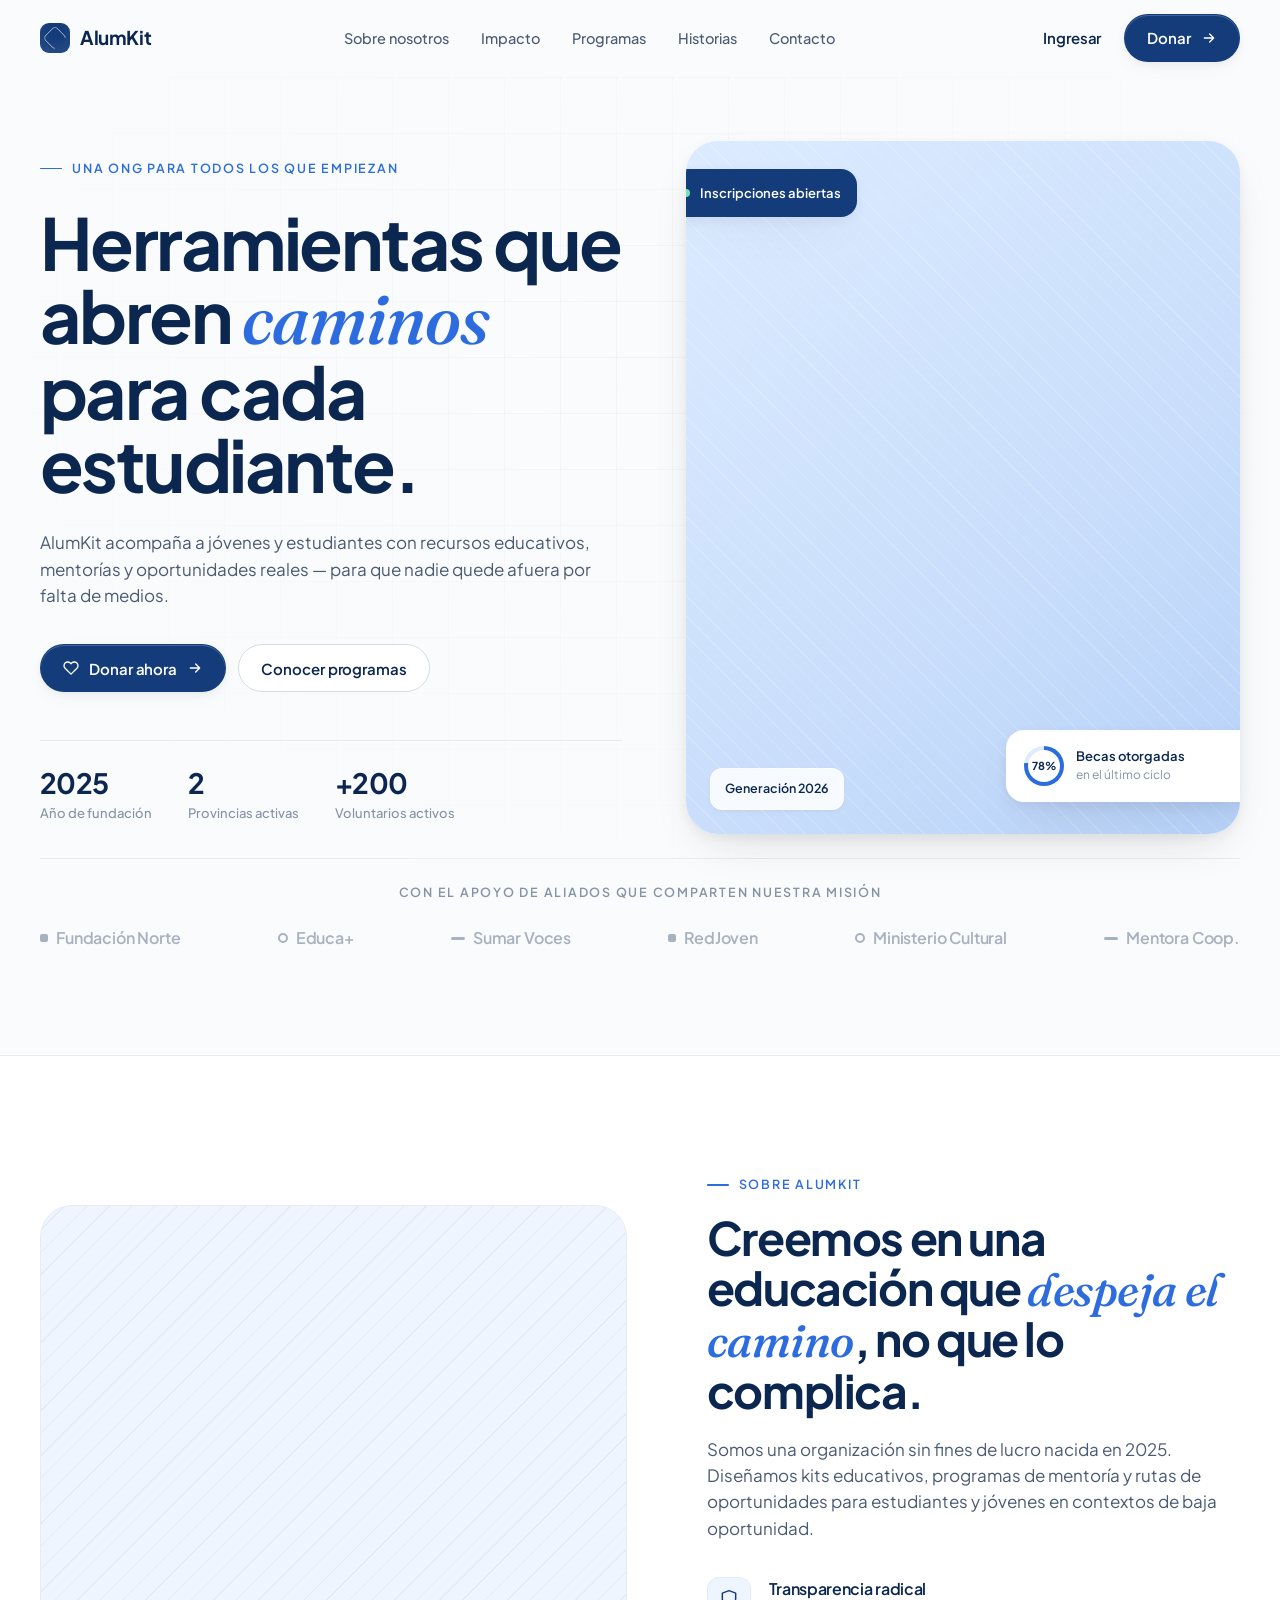
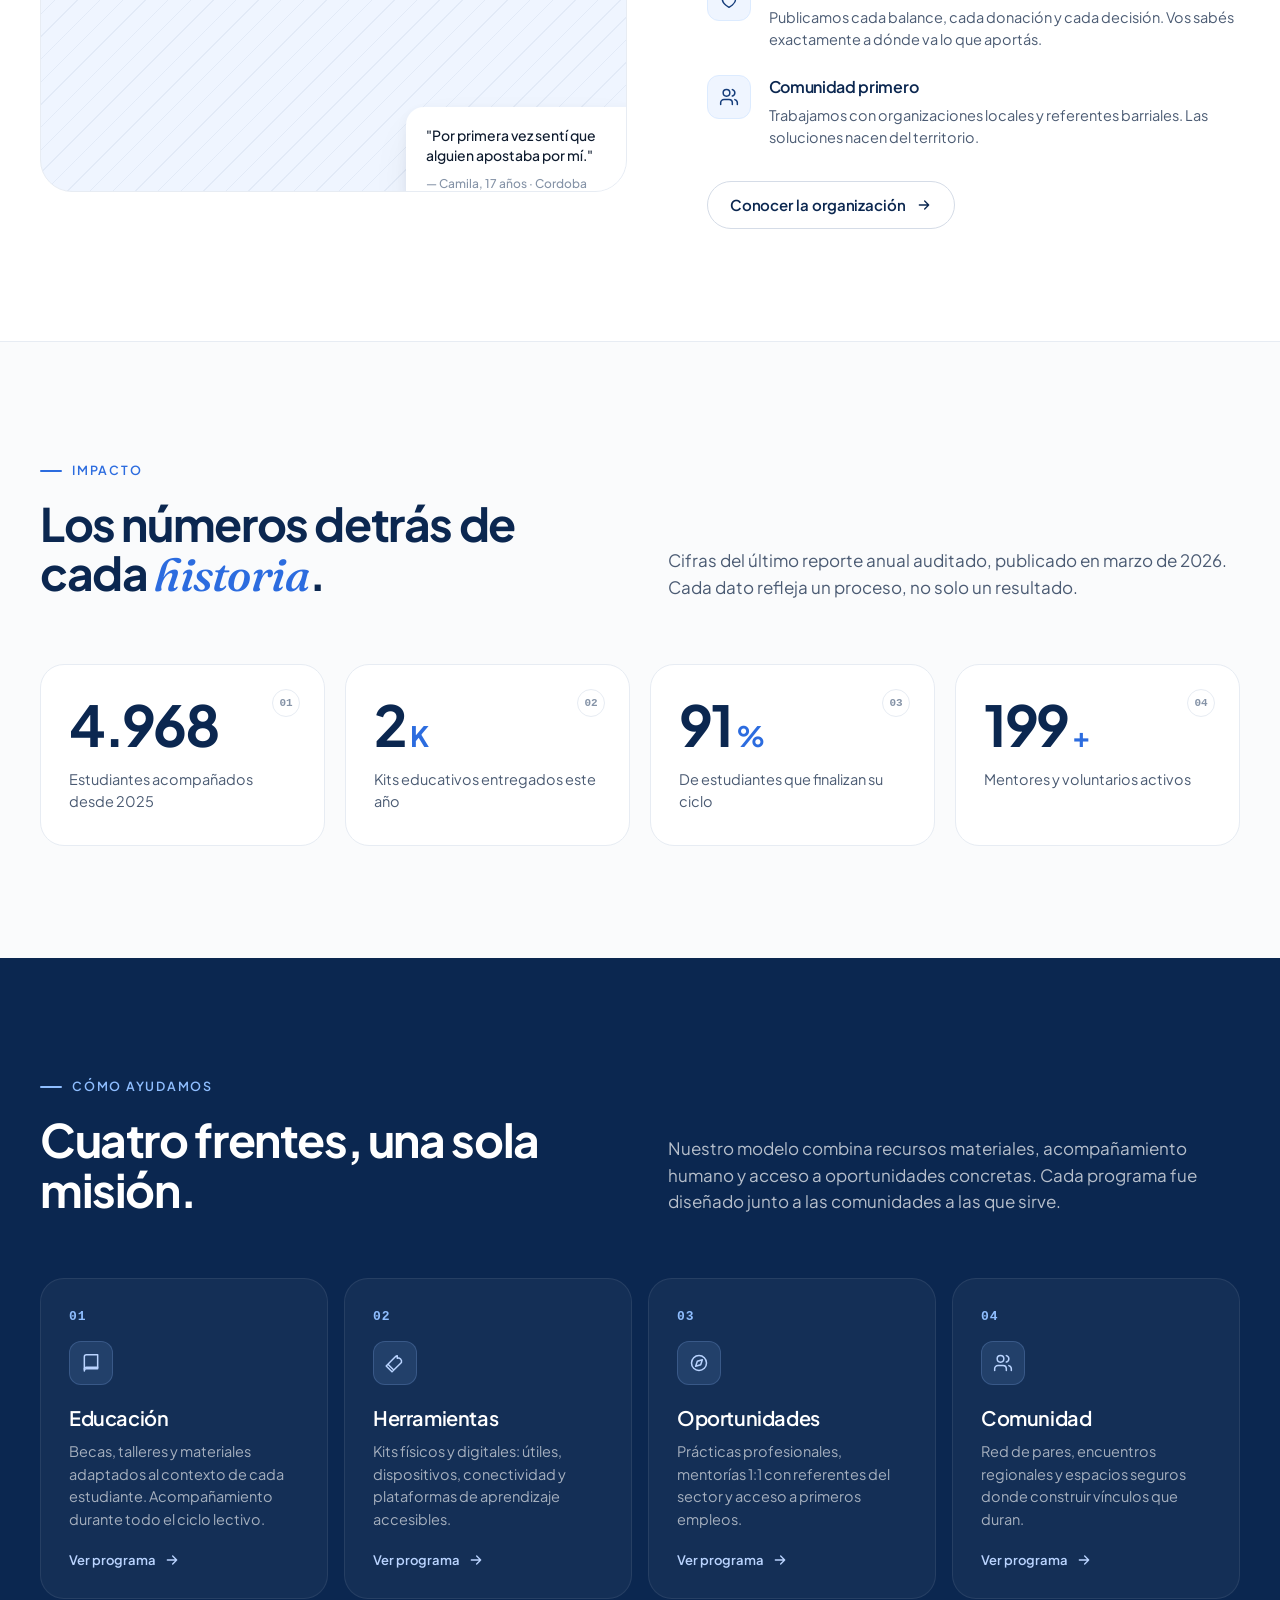
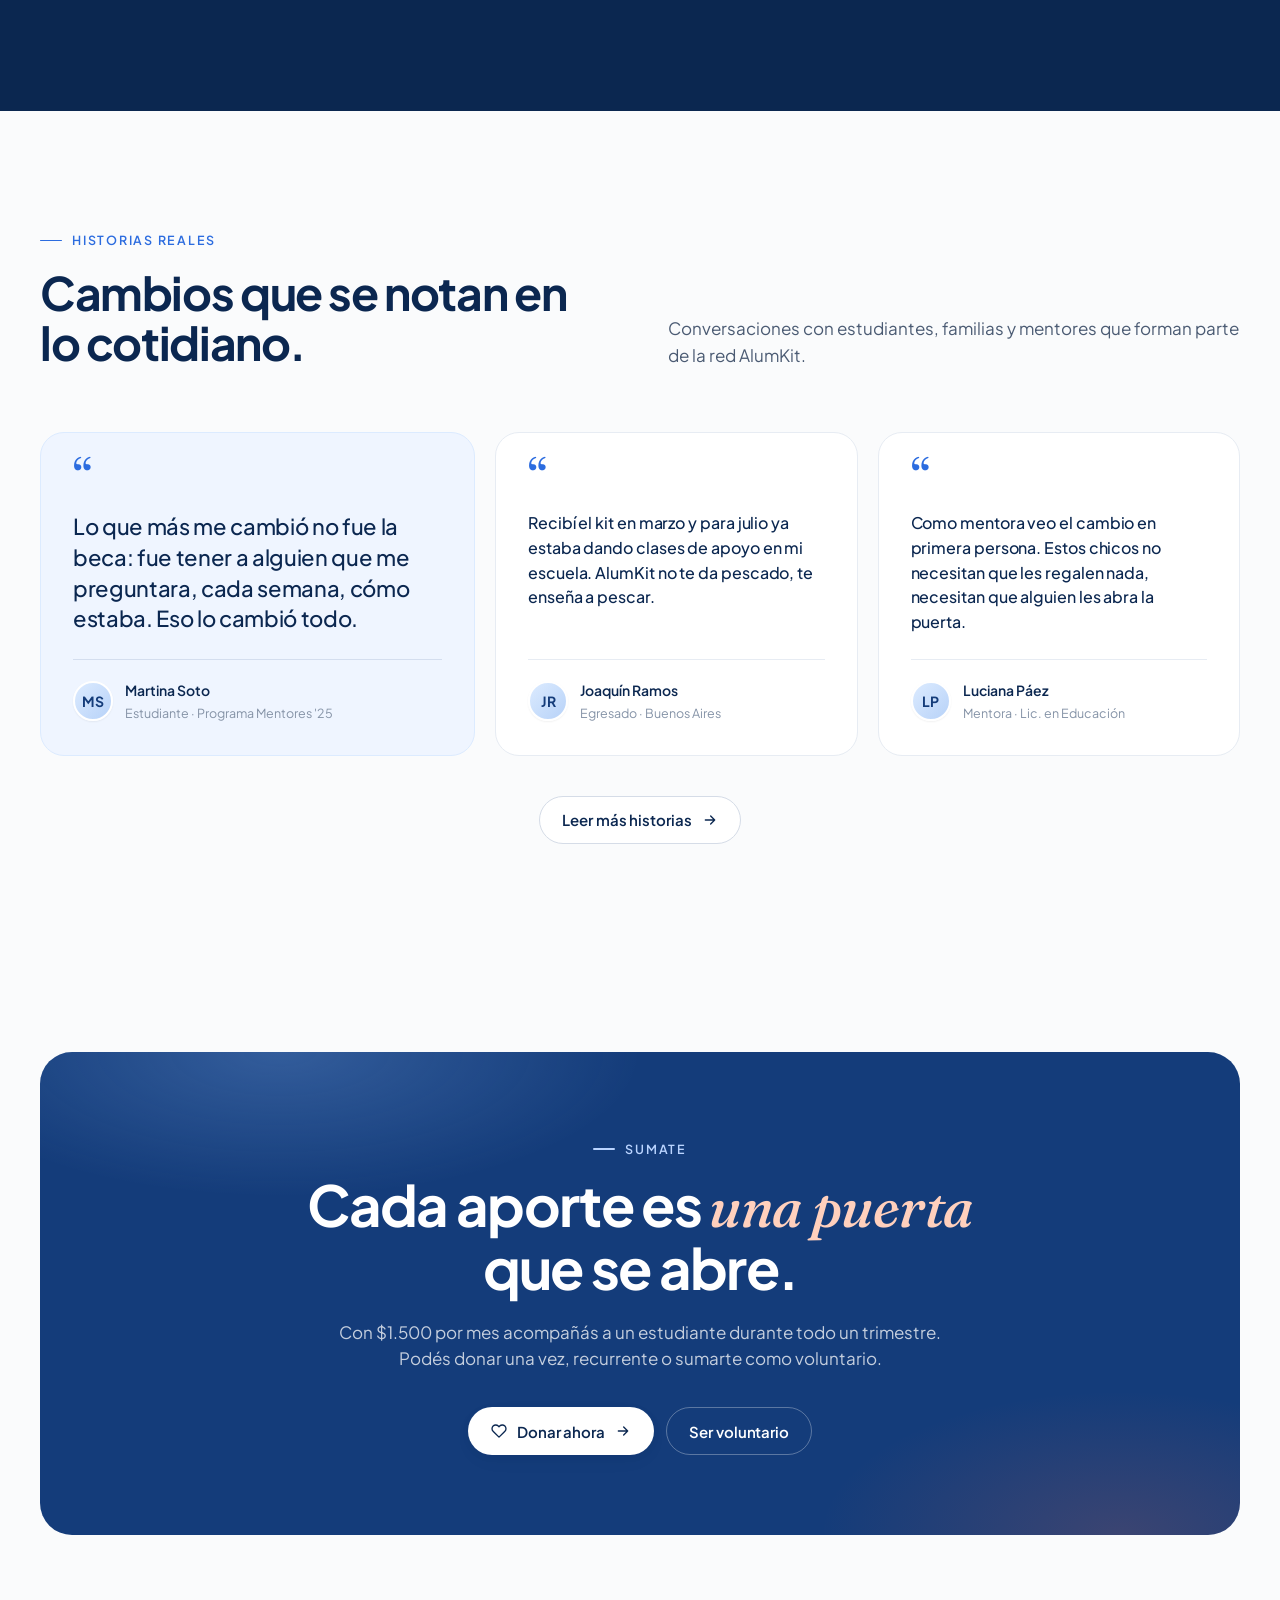
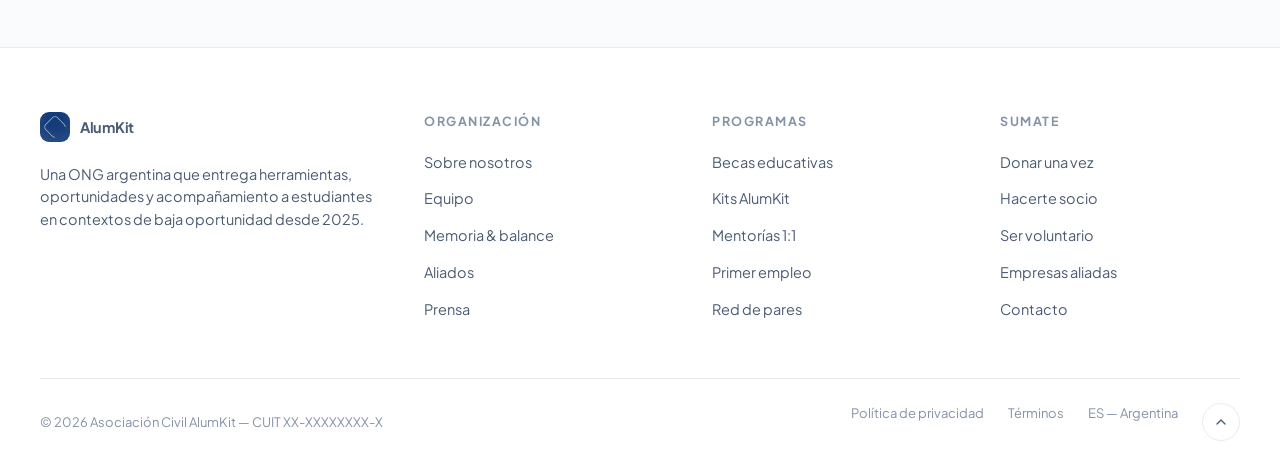
==== index.html @ 477cf945 "first commit" ====
<!doctype html>
<html lang="es">
<head>
<meta charset="utf-8" />
<meta name="viewport" content="width=device-width, initial-scale=1" />
<title>AlumKit — Herramientas que abren caminos</title>
<meta name="description" content="AlumKit es una ONG argentina que entrega herramientas educativas, mentorías y oportunidades reales a estudiantes en contextos de baja oportunidad." />
<link rel="preconnect" href="https://fonts.googleapis.com" />
<link rel="preconnect" href="https://fonts.gstatic.com" crossorigin />
<link rel="stylesheet" href="global.css" />
</head>
<body>

<!-- NAV -->
<nav class="nav" data-screen-label="Navegación">
  <div class="container nav-inner">
    <a href="index.html" class="logo"><span class="logo-mark"></span><span>AlumKit</span></a>
    <div class="nav-links">
      <a class="nav-link" href="sobre-nosotros.html">Sobre nosotros</a>
      <a class="nav-link" href="impacto.html">Impacto</a>
      <a class="nav-link" href="programas.html">Programas</a>
      <a class="nav-link" href="historias.html">Historias</a>
      <a class="nav-link" href="contacto.html">Contacto</a>
    </div>
    <div class="nav-cta">
      <a class="btn btn-ghost" href="contacto.html">Ingresar</a>
      <a class="btn btn-primary" href="contacto.html#donar">Donar
        <svg class="arrow" viewBox="0 0 24 24" fill="none" stroke="currentColor" stroke-width="2" stroke-linecap="round" stroke-linejoin="round"><path d="M5 12h14M13 6l6 6-6 6"/></svg>
      </a>
      <button class="nav-burger" aria-label="Abrir menú">
        <svg viewBox="0 0 24 24" fill="none" stroke="currentColor" stroke-width="2" stroke-linecap="round"><path d="M3 6h18M3 12h18M3 18h18"/></svg>
      </button>
    </div>
  </div>
</nav>

<!-- MOBILE MENU -->
<div class="mobile-menu">
  <div class="mobile-menu-panel">
    <div class="mobile-menu-head">
      <a href="index.html" class="logo"><span class="logo-mark"></span><span>AlumKit</span></a>
      <button class="mobile-menu-close" aria-label="Cerrar menú">
        <svg viewBox="0 0 24 24" width="20" height="20" fill="none" stroke="currentColor" stroke-width="2" stroke-linecap="round"><path d="M18 6 6 18M6 6l12 12"/></svg>
      </button>
    </div>
    <a class="m-link" href="sobre-nosotros.html">Sobre nosotros</a>
    <a class="m-link" href="impacto.html">Impacto</a>
    <a class="m-link" href="programas.html">Programas</a>
    <a class="m-link" href="historias.html">Historias</a>
    <a class="m-link" href="contacto.html">Contacto</a>
    <div class="m-cta">
      <a class="btn btn-primary" href="contacto.html#donar">Donar ahora</a>
      <a class="btn btn-secondary" href="contacto.html">Ser voluntario</a>
    </div>
  </div>
</div>

<!-- HERO -->
<section class="hero" data-screen-label="01 Hero">
  <div class="grid-bg"></div>
  <div class="container">
    <div class="hero-grid">
      <div>
        <div class="reveal in"><span class="eyebrow">Una ONG para todos los que empiezan</span></div>
        <h1 class="reveal in" style="margin-top:28px">Herramientas que abren <span class="accent-serif">caminos</span> para cada estudiante.</h1>
        <p class="hero-sub reveal in" data-delay="1">AlumKit acompaña a jóvenes y estudiantes con recursos educativos, mentorías y oportunidades reales — para que nadie quede afuera por falta de medios.</p>
        <div class="hero-cta reveal in" data-delay="2">
          <a class="btn btn-primary" href="contacto.html#donar">
            <svg viewBox="0 0 24 24" fill="none" stroke="currentColor" stroke-width="2" stroke-linecap="round" stroke-linejoin="round"><path d="M20.84 4.61a5.5 5.5 0 0 0-7.78 0L12 5.67l-1.06-1.06a5.5 5.5 0 0 0-7.78 7.78l1.06 1.06L12 21.23l7.78-7.78 1.06-1.06a5.5 5.5 0 0 0 0-7.78z"/></svg>
            Donar ahora
            <svg class="arrow" viewBox="0 0 24 24" fill="none" stroke="currentColor" stroke-width="2" stroke-linecap="round" stroke-linejoin="round"><path d="M5 12h14M13 6l6 6-6 6"/></svg>
          </a>
          <a class="btn btn-secondary" href="programas.html">Conocer programas</a>
        </div>
        <div class="hero-meta reveal in" data-delay="3">
          <div class="hero-meta-item"><div class="num">2025</div><div class="lbl">Año de fundación</div></div>
          <div class="hero-meta-item"><div class="num">2</div><div class="lbl">Provincias activas</div></div>
          <div class="hero-meta-item"><div class="num">+200</div><div class="lbl">Voluntarios activos</div></div>
        </div>
      </div>
      <div class="reveal in" data-delay="2">
        <div class="hero-photo">
          <div class="ph-stripes"></div>
          <div class="ph-label"><img src="img/principal.png" alt=""></div>
          <div class="ph-badge">Generación 2026</div>
          <div class="hero-floating-top"><span class="pulse"></span>Inscripciones abiertas</div>
          <div class="hero-floating-card">
            <div class="ring"><span>78%</span></div>
            <div><div class="txt-1">Becas otorgadas</div><div class="txt-2">en el último ciclo</div></div>
          </div>
        </div>
      </div>
    </div>

    <div class="logos reveal" data-delay="1">
      <div class="logos-label">Con el apoyo de aliados que comparten nuestra misión</div>
      <div class="logos-row">
        <span class="logo-chip"><span class="dot"></span>Fundación Norte</span>
        <span class="logo-chip"><span class="circ"></span>Educa+</span>
        <span class="logo-chip"><span class="bar"></span>Sumar Voces</span>
        <span class="logo-chip"><span class="dot"></span>RedJoven</span>
        <span class="logo-chip"><span class="circ"></span>Ministerio Cultural</span>
        <span class="logo-chip"><span class="bar"></span>Mentora Coop.</span>
      </div>
    </div>
  </div>
</section>

<!-- ABOUT -->
<section class="section surface" data-screen-label="02 Sobre AlumKit">
  <div class="container">
    <div class="about-grid">
      <div class="reveal">
        <div class="about-image">
          <div class="stripes"></div>
          <div class="ph-label"><img src="img/imgtaller.png" alt=""></div>
          <div class="quote-card">"Por primera vez sentí que alguien apostaba por mí."<div class="who">— Camila, 17 años · Cordoba</div></div>
        </div>
      </div>
      <div>
        <div class="reveal"><span class="eyebrow">Sobre AlumKit</span></div>
        <h2 class="reveal" style="margin-top:18px" data-delay="1">Creemos en una educación que <span class="accent-serif">despeja el camino</span>, no que lo complica.</h2>
        <p class="lede reveal" style="margin-top:20px" data-delay="2">Somos una organización sin fines de lucro nacida en 2025. Diseñamos kits educativos, programas de mentoría y rutas de oportunidades para estudiantes y jóvenes en contextos de baja oportunidad.</p>
        <div class="about-points reveal" data-delay="3">
          <div class="point">
            <div class="point-icon"><svg viewBox="0 0 24 24" fill="none" stroke="currentColor" stroke-width="1.8" stroke-linecap="round" stroke-linejoin="round"><path d="M12 22s8-4 8-10V5l-8-3-8 3v7c0 6 8 10 8 10z"/></svg></div>
            <div><h4>Transparencia radical</h4><p>Publicamos cada balance, cada donación y cada decisión. Vos sabés exactamente a dónde va lo que aportás.</p></div>
          </div>
          <div class="point">
            <div class="point-icon"><svg viewBox="0 0 24 24" fill="none" stroke="currentColor" stroke-width="1.8" stroke-linecap="round" stroke-linejoin="round"><path d="M16 21v-2a4 4 0 0 0-4-4H6a4 4 0 0 0-4 4v2"/><circle cx="9" cy="7" r="4"/><path d="M22 21v-2a4 4 0 0 0-3-3.87M16 3.13a4 4 0 0 1 0 7.75"/></svg></div>
            <div><h4>Comunidad primero</h4><p>Trabajamos con organizaciones locales y referentes barriales. Las soluciones nacen del territorio.</p></div>
          </div>
        </div>
        <div class="reveal" data-delay="4" style="margin-top:32px">
          <a class="btn btn-secondary" href="sobre-nosotros.html">Conocer la organización
            <svg class="arrow" viewBox="0 0 24 24" fill="none" stroke="currentColor" stroke-width="2" stroke-linecap="round" stroke-linejoin="round"><path d="M5 12h14M13 6l6 6-6 6"/></svg>
          </a>
        </div>
      </div>
    </div>
  </div>
</section>

<!-- IMPACTO -->
<section class="section" data-screen-label="03 Impacto">
  <div class="container">
    <div class="section-head">
      <div>
        <div class="reveal"><span class="eyebrow">Impacto</span></div>
        <h2 class="reveal" style="margin-top:18px" data-delay="1">Los números detrás de cada <span class="accent-serif">historia</span>.</h2>
      </div>
      <p class="lede reveal" data-delay="2">Cifras del último reporte anual auditado, publicado en marzo de 2026. Cada dato refleja un proceso, no solo un resultado.</p>
    </div>
    <div class="stats">
      <div class="stat-card reveal"><div class="deco">01</div><div class="stat-num" data-count="5000"></div><div class="stat-label">Estudiantes acompañados desde 2025</div></div>
      <div class="stat-card reveal" data-delay="1"><div class="deco">02</div><div class="stat-num" data-count="2" data-suffix="K"></div><div class="stat-label">Kits educativos entregados este año</div></div>
      <div class="stat-card reveal" data-delay="2"><div class="deco">03</div><div class="stat-num" data-count="92" data-suffix="%"></div><div class="stat-label">De estudiantes que finalizan su ciclo</div></div>
      <div class="stat-card reveal" data-delay="3"><div class="deco">04</div><div class="stat-num" data-count="200" data-suffix="+"></div><div class="stat-label">Mentores y voluntarios activos</div></div>
    </div>
  </div>
</section>

<!-- Como ayudamos -->
<section class="section help" data-screen-label="04 Cómo ayudamos">
  <div class="container">
    <div class="section-head">
      <div>
        <div class="reveal"><span class="eyebrow">Cómo ayudamos</span></div>
        <h2 class="reveal" style="margin-top:18px" data-delay="1">Cuatro frentes, una sola misión.</h2>
      </div>
      <p class="lede reveal" data-delay="2">Nuestro modelo combina recursos materiales, acompañamiento humano y acceso a oportunidades concretas. Cada programa fue diseñado junto a las comunidades a las que sirve.</p>
    </div>
    <div class="help-cards">
      <div class="help-card reveal">
        <div class="num">01</div>
        <div class="ic"><svg viewBox="0 0 24 24" fill="none" stroke="currentColor" stroke-width="1.8" stroke-linecap="round" stroke-linejoin="round"><path d="M4 4.5A2.5 2.5 0 0 1 6.5 2H20v17H6.5A2.5 2.5 0 0 0 4 21.5v-17z"/><path d="M4 19.5A2.5 2.5 0 0 1 6.5 17H20"/></svg></div>
        <h3>Educación</h3>
        <p>Becas, talleres y materiales adaptados al contexto de cada estudiante. Acompañamiento durante todo el ciclo lectivo.</p>
        <a class="more" href="programas.html">Ver programa <svg viewBox="0 0 24 24" fill="none" stroke="currentColor" stroke-width="2" stroke-linecap="round" stroke-linejoin="round"><path d="M5 12h14M13 6l6 6-6 6"/></svg></a>
      </div>
      <div class="help-card reveal" data-delay="1">
        <div class="num">02</div>
        <div class="ic"><svg viewBox="0 0 24 24" fill="none" stroke="currentColor" stroke-width="1.8" stroke-linecap="round" stroke-linejoin="round"><path d="M14.7 6.3a4 4 0 0 1 5 5L8.4 22.6 1.4 15.6 12.7 4.3a4 4 0 0 1 2-1zM3.5 13.5l7 7"/></svg></div>
        <h3>Herramientas</h3>
        <p>Kits físicos y digitales: útiles, dispositivos, conectividad y plataformas de aprendizaje accesibles.</p>
        <a class="more" href="programas.html">Ver programa <svg viewBox="0 0 24 24" fill="none" stroke="currentColor" stroke-width="2" stroke-linecap="round" stroke-linejoin="round"><path d="M5 12h14M13 6l6 6-6 6"/></svg></a>
      </div>
      <div class="help-card reveal" data-delay="2">
        <div class="num">03</div>
        <div class="ic"><svg viewBox="0 0 24 24" fill="none" stroke="currentColor" stroke-width="1.8" stroke-linecap="round" stroke-linejoin="round"><circle cx="12" cy="12" r="9"/><path d="M16 8l-2 6-6 2 2-6 6-2z"/></svg></div>
        <h3>Oportunidades</h3>
        <p>Prácticas profesionales, mentorías 1:1 con referentes del sector y acceso a primeros empleos.</p>
        <a class="more" href="programas.html">Ver programa <svg viewBox="0 0 24 24" fill="none" stroke="currentColor" stroke-width="2" stroke-linecap="round" stroke-linejoin="round"><path d="M5 12h14M13 6l6 6-6 6"/></svg></a>
      </div>
      <div class="help-card reveal" data-delay="3">
        <div class="num">04</div>
        <div class="ic"><svg viewBox="0 0 24 24" fill="none" stroke="currentColor" stroke-width="1.8" stroke-linecap="round" stroke-linejoin="round"><path d="M16 21v-2a4 4 0 0 0-4-4H6a4 4 0 0 0-4 4v2"/><circle cx="9" cy="7" r="4"/><path d="M22 21v-2a4 4 0 0 0-3-3.87M16 3.13a4 4 0 0 1 0 7.75"/></svg></div>
        <h3>Comunidad</h3>
        <p>Red de pares, encuentros regionales y espacios seguros donde construir vínculos que duran.</p>
        <a class="more" href="programas.html">Ver programa <svg viewBox="0 0 24 24" fill="none" stroke="currentColor" stroke-width="2" stroke-linecap="round" stroke-linejoin="round"><path d="M5 12h14M13 6l6 6-6 6"/></svg></a>
      </div>
    </div>
  </div>
</section>

<!-- TESTIMONIOS -->
<section class="section" data-screen-label="05 Historias">
  <div class="container">
    <div class="section-head">
      <div>
        <div class="reveal"><span class="eyebrow">Historias reales</span></div>
        <h2 class="reveal" style="margin-top:18px" data-delay="1">Cambios que se notan en lo cotidiano.</h2>
      </div>
      <p class="lede reveal" data-delay="2">Conversaciones con estudiantes, familias y mentores que forman parte de la red AlumKit.</p>
    </div>
    <div class="t-grid">
      <div class="t-card feat reveal">
        <div class="q">“</div>
        <p class="body">Lo que más me cambió no fue la beca: fue tener a alguien que me preguntara, cada semana, cómo estaba. Eso lo cambió todo.</p>
        <div class="who-row"><div class="avatar">MS</div><div><div class="who-name">Martina Soto</div><div class="who-role">Estudiante · Programa Mentores '25</div></div></div>
      </div>
      <div class="t-card reveal" data-delay="1">
        <div class="q">“</div>
        <p class="body">Recibí el kit en marzo y para julio ya estaba dando clases de apoyo en mi escuela. AlumKit no te da pescado, te enseña a pescar.</p>
        <div class="who-row"><div class="avatar">JR</div><div><div class="who-name">Joaquín Ramos</div><div class="who-role">Egresado · Buenos Aires</div></div></div>
      </div>
      <div class="t-card reveal" data-delay="2">
        <div class="q">“</div>
        <p class="body">Como mentora veo el cambio en primera persona. Estos chicos no necesitan que les regalen nada, necesitan que alguien les abra la puerta.</p>
        <div class="who-row"><div class="avatar">LP</div><div><div class="who-name">Luciana Páez</div><div class="who-role">Mentora · Lic. en Educación</div></div></div>
      </div>
    </div>
    <div class="reveal text-center" data-delay="2" style="margin-top:40px">
      <a class="btn btn-secondary" href="historias.html">Leer más historias
        <svg class="arrow" viewBox="0 0 24 24" fill="none" stroke="currentColor" stroke-width="2" stroke-linecap="round" stroke-linejoin="round"><path d="M5 12h14M13 6l6 6-6 6"/></svg>
      </a>
    </div>
  </div>
</section>

<!-- FINAL CTA -->
<section class="final-cta" id="donar" data-screen-label="06 CTA">
  <div class="container">
    <div class="final-cta-card reveal">
      <span class="eyebrow">Sumate</span>
      <h2>Cada aporte es <span class="accent-serif">una puerta</span> que se abre.</h2>
      <p class="sub">Con $1.500 por mes acompañás a un estudiante durante todo un trimestre. Podés donar una vez, recurrente o sumarte como voluntario.</p>
      <div class="row">
        <a class="btn btn-primary" href="contacto.html#donar">
          <svg viewBox="0 0 24 24" fill="none" stroke="currentColor" stroke-width="2" stroke-linecap="round" stroke-linejoin="round"><path d="M20.84 4.61a5.5 5.5 0 0 0-7.78 0L12 5.67l-1.06-1.06a5.5 5.5 0 0 0-7.78 7.78l1.06 1.06L12 21.23l7.78-7.78 1.06-1.06a5.5 5.5 0 0 0 0-7.78z"/></svg>
          Donar ahora
          <svg class="arrow" viewBox="0 0 24 24" fill="none" stroke="currentColor" stroke-width="2" stroke-linecap="round" stroke-linejoin="round"><path d="M5 12h14M13 6l6 6-6 6"/></svg>
        </a>
        <a class="btn btn-secondary" href="contacto.html">Ser voluntario</a>
      </div>
    </div>
  </div>
</section>

<!-- FOOTER -->
<footer class="foot" data-screen-label="07 Footer">
  <div class="container">
    <div class="foot-grid">
      <div class="foot-col foot-about">
        <a href="index.html" class="logo"><span class="logo-mark"></span><span>AlumKit</span></a>
        <p>Una ONG argentina que entrega herramientas, oportunidades y acompañamiento a estudiantes en contextos de baja oportunidad desde 2025.</p>
      </div>
      <div class="foot-col"><h5>Organización</h5><ul><li><a href="sobre-nosotros.html">Sobre nosotros</a></li><li><a href="sobre-nosotros.html#equipo">Equipo</a></li><li><a href="impacto.html">Memoria & balance</a></li><li><a href="index.html">Aliados</a></li><li><a href="contacto.html">Prensa</a></li></ul></div>
      <div class="foot-col"><h5>Programas</h5><ul><li><a href="programas.html">Becas educativas</a></li><li><a href="programas.html">Kits AlumKit</a></li><li><a href="programas.html">Mentorías 1:1</a></li><li><a href="programas.html">Primer empleo</a></li><li><a href="programas.html">Red de pares</a></li></ul></div>
      <div class="foot-col"><h5>Sumate</h5><ul><li><a href="contacto.html#donar">Donar una vez</a></li><li><a href="contacto.html#donar">Hacerte socio</a></li><li><a href="contacto.html">Ser voluntario</a></li><li><a href="contacto.html">Empresas aliadas</a></li><li><a href="contacto.html">Contacto</a></li></ul></div>
    </div>
    <div class="foot-bottom">
      <div>© 2026 Asociación Civil AlumKit — CUIT XX-XXXXXXXX-X</div>
<div class="legal"><a href="#">Política de privacidad</a><a href="#">Términos</a><a href="#">ES — Argentina</a><button id="foot-totop" class="foot-totop" aria-label="Volver arriba"><svg viewBox="0 0 24 24" fill="none" stroke="currentColor" stroke-width="2" stroke-linecap="round" stroke-linejoin="round"><path d="M18 15l-6-6-6 6"/></svg></button></div>    </div>
  </div>
</footer>

<script src="global.js"></script>
</body>
</html>
---- global.css ----
/* ============================================================
   AlumKit — global.css
   Sitio multipágina · ONG educativa (diseño original)
   ============================================================ */

@import url('https://fonts.googleapis.com/css2?family=Plus+Jakarta+Sans:wght@400;500;600;700;800&family=Fraunces:opsz,wght@9..144,400;9..144,500;9..144,600&family=Inter:wght@400;500;600;700&family=Manrope:wght@400;500;600;700;800&family=DM+Sans:wght@400;500;700&display=swap');

:root {
  --c-bg: #FAFBFC;
  --c-surface: #FFFFFF;
  --c-ink: #0E1B2E;
  --c-ink-soft: #4B5B73;
  --c-ink-mute: #8593A7;
  --c-border: #E7ECF3;
  --c-border-strong: #D5DCE7;
  --c-primary: #143C7A;
  --c-primary-ink: #0B2750;
  --c-secondary: #2C6CDF;
  --c-celeste: #DCEBFF;
  --c-celeste-soft: #EFF5FF;
  --c-accent: #EC6A4C;
  --c-good: #1F8A5B;

  --font-display: 'Plus Jakarta Sans', system-ui, sans-serif;
  --font-body: 'Plus Jakarta Sans', system-ui, sans-serif;
  --font-serif: 'Fraunces', Georgia, serif;

  --r-sm: 10px;
  --r-md: 16px;
  --r-lg: 24px;
  --r-xl: 32px;

  --shadow-1: 0 1px 2px rgba(14,27,46,.04), 0 2px 6px rgba(14,27,46,.03);
  --shadow-2: 0 6px 24px -8px rgba(14,27,46,.08), 0 2px 8px rgba(14,27,46,.04);
  --shadow-3: 0 18px 50px -20px rgba(14,27,46,.18), 0 4px 12px rgba(14,27,46,.05);

  --container: 1200px;
}

*, *::before, *::after { box-sizing: border-box; }
html, body { margin: 0; padding: 0; }
html { scroll-behavior: smooth; }
body {
  font-family: var(--font-body);
  color: var(--c-ink);
  background: var(--c-bg);
  -webkit-font-smoothing: antialiased;
  text-rendering: optimizeLegibility;
  line-height: 1.55;
  font-size: 16px;
}
a { color: inherit; text-decoration: none; }
button { font-family: inherit; cursor: pointer; border: 0; background: none; }
img { max-width: 100%; display: block; }

.container {
  width: min(100% - 48px, var(--container));
  margin-inline: auto;
}

/* —— Type ramp —— */
.eyebrow {
  font-size: 12.5px;
  font-weight: 600;
  letter-spacing: .14em;
  text-transform: uppercase;
  color: var(--c-secondary);
  display: inline-flex;
  align-items: center;
  gap: 10px;
}
.eyebrow::before {
  content: '';
  width: 22px; height: 1.5px;
  background: currentColor;
  border-radius: 2px;
}
h1, h2, h3, h4 { margin: 0; font-family: var(--font-display); letter-spacing: -0.02em; color: var(--c-primary-ink); }
h1 { font-size: clamp(40px, 5.6vw, 76px); line-height: 1.02; font-weight: 700; letter-spacing: -0.035em; }
h2 { font-size: clamp(30px, 3.6vw, 50px); line-height: 1.08; font-weight: 700; letter-spacing: -0.03em; }
h3 { font-size: clamp(20px, 1.6vw, 24px); line-height: 1.25; font-weight: 600; }
p  { margin: 0; color: var(--c-ink-soft); }
.lede { font-size: clamp(17px, 1.3vw, 19px); line-height: 1.55; color: var(--c-ink-soft); max-width: 56ch; }

.accent-serif {
  font-family: var(--font-serif);
  font-style: italic;
  font-weight: 500;
  color: var(--c-secondary);
  letter-spacing: -0.01em;
}

/* —— Buttons —— */
.btn {
  display: inline-flex;
  align-items: center;
  gap: 10px;
  height: 48px;
  padding: 0 22px;
  border-radius: 999px;
  font-weight: 600;
  font-size: 15px;
  letter-spacing: -0.005em;
  transition: transform .18s ease, background .18s ease, color .18s ease, box-shadow .18s ease, border-color .18s ease;
  border: 1.5px solid transparent;
  white-space: nowrap;
}
.btn svg { width: 16px; height: 16px; }
.btn-primary {
  background: var(--c-primary);
  color: white;
  box-shadow: 0 1px 0 rgba(255,255,255,.2) inset, var(--shadow-2);
}
.btn-primary:hover { background: var(--c-primary-ink); transform: translateY(-1px); box-shadow: var(--shadow-3); }
.btn-secondary {
  background: var(--c-surface);
  color: var(--c-primary-ink);
  border-color: var(--c-border-strong);
}
.btn-secondary:hover { border-color: var(--c-primary); color: var(--c-primary); }
.btn-ghost {
  background: transparent;
  color: var(--c-primary-ink);
  height: 40px;
  padding: 0 14px;
}
.btn-ghost:hover { color: var(--c-primary); }
.btn .arrow { transition: transform .2s ease; }
.btn:hover .arrow { transform: translateX(3px); }

/* —— Reveal on scroll —— */
.reveal { opacity: 0; transform: translateY(14px); transition: opacity .8s cubic-bezier(.2,.65,.2,1), transform .8s cubic-bezier(.2,.65,.2,1); }
.reveal.in { opacity: 1; transform: none; }
.reveal[data-delay="1"] { transition-delay: .08s; }
.reveal[data-delay="2"] { transition-delay: .16s; }
.reveal[data-delay="3"] { transition-delay: .24s; }
.reveal[data-delay="4"] { transition-delay: .32s; }

/* —— Nav —— */
.nav {
  position: sticky; top: 0; z-index: 50;
  backdrop-filter: saturate(140%) blur(10px);
  background: rgba(250, 251, 252, 0.72);
  border-bottom: 1px solid transparent;
  transition: border-color .2s ease, background .2s ease;
}
.nav.scrolled {
  border-bottom-color: var(--c-border);
  background: rgba(250, 251, 252, 0.92);
}
.nav-inner {
  display: flex; align-items: center; justify-content: space-between;
  height: 76px;
}
.logo {
  display: inline-flex; align-items: center; gap: 10px;
  font-family: var(--font-display);
  font-weight: 700;
  font-size: 19px;
  letter-spacing: -0.02em;
  color: var(--c-primary-ink);
}
.logo-mark {
  width: 30px; height: 30px;
  border-radius: 9px;
  background: var(--c-primary);
  position: relative;
  display: grid; place-items: center;
  color: white;
  box-shadow: inset 0 -8px 12px rgba(255,255,255,.08);
  flex-shrink: 0;
}
.logo-mark::after {
  content: '';
  position: absolute;
  inset: 6px;
  border-radius: 5px;
  border: 1.5px solid rgba(255,255,255,.55);
  border-right-color: transparent;
  transform: rotate(45deg);
}
.nav-links { display: flex; gap: 4px; align-items: center; }
.nav-link {
  padding: 8px 14px;
  font-size: 14.5px;
  font-weight: 500;
  color: var(--c-ink-soft);
  border-radius: 999px;
  transition: color .18s ease, background .18s ease;
}
.nav-link:hover { color: var(--c-primary-ink); background: rgba(20,60,122,.05); }
.nav-link[aria-current="page"] { color: var(--c-primary-ink); background: rgba(20,60,122,.07); font-weight: 600; }
.nav-cta { display: flex; gap: 8px; align-items: center; }
.nav-burger {
  display: none;
  width: 44px; height: 44px;
  border-radius: 12px;
  border: 1px solid var(--c-border);
  background: var(--c-surface);
  color: var(--c-primary-ink);
  place-items: center;
}
.nav-burger svg { width: 22px; height: 22px; }

/* mobile menu */
.mobile-menu {
  display: none;
  position: fixed;
  inset: 0 0 0 0;
  top: 0;
  z-index: 60;
  background: rgba(11,39,80,.4);
  backdrop-filter: blur(4px);
  opacity: 0;
  pointer-events: none;
  transition: opacity .25s ease;
}
.mobile-menu.open { opacity: 1; pointer-events: auto; }
.mobile-menu-panel {
  position: absolute;
  top: 0; right: 0;
  width: min(86vw, 360px);
  height: 100%;
  background: var(--c-surface);
  padding: 24px;
  display: flex; flex-direction: column; gap: 6px;
  transform: translateX(100%);
  transition: transform .3s cubic-bezier(.2,.7,.2,1);
  box-shadow: var(--shadow-3);
}
.mobile-menu.open .mobile-menu-panel { transform: none; }
.mobile-menu-head { display: flex; justify-content: space-between; align-items: center; margin-bottom: 18px; }
.mobile-menu-close {
  width: 40px; height: 40px; border-radius: 10px;
  border: 1px solid var(--c-border);
  display: grid; place-items: center; color: var(--c-primary-ink);
}
.mobile-menu a.m-link {
  padding: 14px 12px;
  font-size: 17px;
  font-weight: 600;
  color: var(--c-primary-ink);
  border-radius: 12px;
  border-bottom: 1px solid var(--c-border);
}
.mobile-menu a.m-link:hover { background: var(--c-celeste-soft); }
.mobile-menu .m-cta { margin-top: 18px; display: grid; gap: 10px; }
.mobile-menu .btn { justify-content: center; width: 100%; }

@media (max-width: 880px) {
  .nav-links { display: none; }
  .nav-cta .btn-ghost { display: none; }
  .nav-burger { display: grid; }
  .nav-inner { height: 64px; }
  .mobile-menu { display: block; }
}

/* —— Hero (home) —— */
.hero {
  padding: 64px 0 96px;
  position: relative;
  overflow: hidden;
}
.hero-grid {
  display: grid;
  grid-template-columns: 1.05fr 1fr;
  gap: 64px;
  align-items: center;
}
@media (max-width: 980px) {
  .hero-grid { grid-template-columns: 1fr; gap: 48px; }
  .hero { padding: 40px 0 64px; }
}
.hero-sub {
  margin-top: 28px;
  font-size: clamp(17px, 1.25vw, 19px);
  color: var(--c-ink-soft);
  max-width: 52ch;
  line-height: 1.55;
}
.hero-cta {
  margin-top: 36px;
  display: flex; gap: 12px; flex-wrap: wrap;
}
.hero-meta {
  margin-top: 48px;
  display: flex; gap: 36px; flex-wrap: wrap;
  padding-top: 28px;
  border-top: 1px solid var(--c-border);
}
.hero-meta-item .num {
  font-family: var(--font-display);
  font-size: 28px;
  font-weight: 700;
  color: var(--c-primary-ink);
  letter-spacing: -0.02em;
  line-height: 1;
}
.hero-meta-item .lbl {
  margin-top: 6px;
  font-size: 13px;
  color: var(--c-ink-mute);
  font-weight: 500;
}

.hero-photo {
  position: relative;
  aspect-ratio: 4 / 5;
  border-radius: var(--r-xl);
  overflow: hidden;
  background: linear-gradient(140deg, var(--c-celeste) 0%, #C9DEFB 60%, #B7D2F8 100%);
  box-shadow: var(--shadow-3);
}
.ph-stripes {
  position: absolute;
  inset: 0;
  background-image: repeating-linear-gradient(45deg, rgba(255,255,255,.18) 0 1px, transparent 1px 14px);
}
.ph-label {
  position: absolute;
  inset: 0;
  display: grid; place-items: center;
  font-family: ui-monospace, monospace;
  color: rgba(20,60,122,.55);
  font-size: 13px;
  letter-spacing: .04em;
  text-align: center;
  padding: 24px;
}
.ph-badge {
  position: absolute;
  left: 24px; bottom: 24px;
  background: rgba(255,255,255,.85);
  backdrop-filter: blur(6px);
  color: var(--c-primary-ink);
  border-radius: 12px;
  padding: 10px 14px;
  font-size: 12.5px;
  font-weight: 600;
  border: 1px solid rgba(255,255,255,.6);
  box-shadow: var(--shadow-1);
}
.hero-floating-card {
  position: absolute;
  right: -16px;
  bottom: 32px;
  background: var(--c-surface);
  padding: 16px 18px;
  border-radius: 18px;
  box-shadow: var(--shadow-3);
  display: flex; align-items: center; gap: 12px;
  min-width: 250px;
}
.hero-floating-card .ring {
  width: 40px; height: 40px;
  border-radius: 50%;
  background: conic-gradient(var(--c-secondary) 280deg, var(--c-celeste) 0);
  display: grid; place-items: center;
  position: relative;
}
.hero-floating-card .ring::after {
  content: '';
  width: 32px; height: 32px; border-radius: 50%; background: var(--c-surface);
}
.hero-floating-card .ring span {
  position: absolute;
  font-size: 11px; font-weight: 700; color: var(--c-primary-ink);
}
.hero-floating-card .txt-1 { font-size: 13px; font-weight: 600; color: var(--c-primary-ink); }
.hero-floating-card .txt-2 { font-size: 12px; color: var(--c-ink-mute); }

.hero-floating-top {
  position: absolute;
  left: -20px; top: 28px;
  background: var(--c-primary);
  color: white;
  padding: 14px 16px;
  border-radius: 16px;
  box-shadow: var(--shadow-3);
  display: flex; gap: 10px; align-items: center;
  font-size: 13px; font-weight: 600;
}
.hero-floating-top .pulse {
  width: 8px; height: 8px; border-radius: 50%;
  background: #6EE7B7;
  box-shadow: 0 0 0 0 rgba(110,231,183,.7);
  animation: pulse 2s infinite;
}
@keyframes pulse {
  0% { box-shadow: 0 0 0 0 rgba(110,231,183,.7); }
  70% { box-shadow: 0 0 0 10px rgba(110,231,183,0); }
  100% { box-shadow: 0 0 0 0 rgba(110,231,183,0); }
}

/* —— Interior page hero —— */
.page-hero {
  position: relative;
  overflow: hidden;
  padding: 72px 0 64px;
  background: var(--c-surface);
  border-bottom: 1px solid var(--c-border);
}
.page-hero .grid-bg { z-index: 0; }
.page-hero > .container { position: relative; z-index: 1; }
.breadcrumb {
  display: flex; gap: 8px; align-items: center;
  font-size: 13px; color: var(--c-ink-mute); font-weight: 500;
  margin-bottom: 22px;
}
.breadcrumb a:hover { color: var(--c-primary); }
.breadcrumb .sep { opacity: .5; }
.page-hero h1 { font-size: clamp(38px, 5vw, 64px); max-width: 16ch; }
.page-hero .lede { margin-top: 22px; }
.page-hero-grid {
  display: grid;
  grid-template-columns: 1.4fr 1fr;
  gap: 56px;
  align-items: end;
}
@media (max-width: 900px) { .page-hero-grid { grid-template-columns: 1fr; gap: 28px; } }

/* —— Logos strip —— */
.logos {
  padding: 24px 0 8px;
  border-top: 1px solid var(--c-border);
  margin-top: 24px;
}
.logos-label {
  text-align: center;
  font-size: 12.5px;
  font-weight: 600;
  letter-spacing: .14em;
  text-transform: uppercase;
  color: var(--c-ink-mute);
  margin-bottom: 24px;
}
.logos-row {
  display: flex; align-items: center; justify-content: space-between;
  gap: 24px;
  flex-wrap: wrap;
}
.logo-chip {
  font-family: var(--font-display);
  font-weight: 600;
  color: var(--c-ink-mute);
  font-size: 16px;
  letter-spacing: -0.01em;
  opacity: .7;
  transition: opacity .2s ease, color .2s ease;
  display: inline-flex; align-items: center; gap: 8px;
}
.logo-chip:hover { opacity: 1; color: var(--c-primary-ink); }
.logo-chip .dot { width: 8px; height: 8px; border-radius: 2px; background: currentColor; }
.logo-chip .circ { width: 10px; height: 10px; border-radius: 50%; border: 2px solid currentColor; }
.logo-chip .bar { width: 14px; height: 3px; background: currentColor; border-radius: 2px; }

/* —— Section base —— */
.section { padding: 112px 0; }
.section-sm { padding: 80px 0; }
@media (max-width: 760px) { .section { padding: 72px 0; } .section-sm { padding: 56px 0; } }
.section-head {
  display: grid;
  grid-template-columns: 1fr 1fr;
  gap: 56px;
  align-items: end;
  margin-bottom: 64px;
}
@media (max-width: 880px) {
  .section-head { grid-template-columns: 1fr; gap: 20px; margin-bottom: 40px; }
}
.surface { background: var(--c-surface); border-top: 1px solid var(--c-border); border-bottom: 1px solid var(--c-border); }

/* —— About —— */
.about-grid {
  display: grid;
  grid-template-columns: 1.1fr 1fr;
  gap: 80px;
  align-items: center;
}
@media (max-width: 980px) {
  .about-grid { grid-template-columns: 1fr; gap: 48px; }
}
.about-image {
  aspect-ratio: 1 / 1;
  border-radius: var(--r-xl);
  background: var(--c-celeste-soft);
  position: relative;
  overflow: hidden;
  border: 1px solid var(--c-border);
}
.about-image .stripes {
  position: absolute; inset: 0;
  background-image: repeating-linear-gradient(135deg, rgba(20,60,122,.06) 0 1px, transparent 1px 16px);
}
.about-image .quote-card {
  position: absolute;
  right: -20px; bottom: -20px;
  background: var(--c-surface);
  border-radius: 18px;
  padding: 18px 20px;
  box-shadow: var(--shadow-3);
  max-width: 240px;
  font-size: 14px;
  color: var(--c-ink);
  font-weight: 500;
  line-height: 1.45;
}
.about-image .quote-card .who {
  margin-top: 10px;
  font-size: 12px;
  color: var(--c-ink-mute);
  font-weight: 500;
}
.about-points {
  margin-top: 36px;
  display: grid;
  gap: 24px;
}
.point {
  display: grid;
  grid-template-columns: 44px 1fr;
  gap: 18px;
  align-items: start;
}
.point-icon {
  width: 44px; height: 44px;
  border-radius: 12px;
  background: var(--c-celeste-soft);
  color: var(--c-primary);
  display: grid; place-items: center;
  border: 1px solid var(--c-celeste);
}
.point-icon svg { width: 20px; height: 20px; }
.point h4 { font-size: 16px; font-weight: 600; color: var(--c-primary-ink); margin-bottom: 4px; }
.point p { font-size: 14.5px; color: var(--c-ink-soft); line-height: 1.55; }

/* —— Values grid (about page) —— */
.values-grid {
  display: grid;
  grid-template-columns: repeat(3, 1fr);
  gap: 20px;
}
@media (max-width: 880px) { .values-grid { grid-template-columns: 1fr; } }
.value-card {
  background: var(--c-surface);
  border: 1px solid var(--c-border);
  border-radius: var(--r-lg);
  padding: 32px;
  transition: transform .25s ease, box-shadow .25s ease, border-color .25s ease;
}
.value-card:hover { transform: translateY(-4px); box-shadow: var(--shadow-3); border-color: var(--c-celeste); }
.value-card .ic {
  width: 48px; height: 48px; border-radius: 14px;
  background: var(--c-celeste-soft); color: var(--c-primary);
  display: grid; place-items: center; border: 1px solid var(--c-celeste);
  margin-bottom: 20px;
}
.value-card .ic svg { width: 22px; height: 22px; }
.value-card h3 { font-size: 19px; margin-bottom: 10px; }
.value-card p { font-size: 14.5px; line-height: 1.55; }

/* —— Timeline (about page) —— */
.timeline { display: grid; gap: 0; margin-top: 8px; }
.tl-item {
  display: grid;
  grid-template-columns: 120px 1fr;
  gap: 32px;
  padding: 28px 0;
  border-top: 1px solid var(--c-border);
  align-items: start;
}
.tl-item:last-child { border-bottom: 1px solid var(--c-border); }
.tl-year {
  font-family: var(--font-display);
  font-weight: 700;
  font-size: 24px;
  color: var(--c-secondary);
  letter-spacing: -0.02em;
}
.tl-body h4 { font-size: 18px; margin-bottom: 6px; }
.tl-body p { font-size: 15px; line-height: 1.55; max-width: 60ch; }
@media (max-width: 620px) {
  .tl-item { grid-template-columns: 1fr; gap: 8px; }
}

/* —— Team grid (about page) —— */
.team-grid {
  display: grid;
  grid-template-columns: repeat(4, 1fr);
  gap: 20px;
}
@media (max-width: 880px) { .team-grid { grid-template-columns: repeat(2, 1fr); } }
@media (max-width: 480px) { .team-grid { grid-template-columns: 1fr; } }
.team-card { display: flex; flex-direction: column; }
.team-photo {
  aspect-ratio: 1 / 1;
  border-radius: var(--r-lg);
  background: linear-gradient(140deg, var(--c-celeste), #C9DEFB);
  position: relative; overflow: hidden;
  border: 1px solid var(--c-border);
}
.team-photo .ph-label { font-size: 11px; }
.team-card .name { margin-top: 16px; font-size: 16px; font-weight: 600; color: var(--c-primary-ink); }
.team-card .role { font-size: 13.5px; color: var(--c-ink-mute); margin-top: 3px; }

/* —— Impact stats —— */
.stats {
  display: grid;
  grid-template-columns: repeat(4, 1fr);
  gap: 20px;
}
@media (max-width: 880px) { .stats { grid-template-columns: repeat(2, 1fr); } }
@media (max-width: 480px) { .stats { grid-template-columns: 1fr; } }
.stat-card {
  background: var(--c-surface);
  border: 1px solid var(--c-border);
  border-radius: var(--r-lg);
  padding: 32px 28px;
  transition: transform .25s ease, box-shadow .25s ease, border-color .25s ease;
  position: relative;
}
.stat-card:hover {
  transform: translateY(-4px);
  box-shadow: var(--shadow-3);
  border-color: var(--c-celeste);
}
.stat-num {
  font-family: var(--font-display);
  font-weight: 700;
  font-size: clamp(40px, 4.4vw, 64px);
  letter-spacing: -0.04em;
  line-height: 1;
  color: var(--c-primary-ink);
  display: flex; align-items: baseline; gap: 2px;
}
.stat-num .suf { font-size: 0.5em; color: var(--c-secondary); margin-left: 2px; }
.stat-label {
  margin-top: 16px;
  font-size: 14.5px;
  color: var(--c-ink-soft);
  line-height: 1.5;
}
.stat-card .deco {
  position: absolute;
  top: 24px; right: 24px;
  width: 28px; height: 28px;
  border-radius: 50%;
  border: 1.5px solid var(--c-border);
  display: grid; place-items: center;
  color: var(--c-ink-mute);
  font-size: 11px; font-family: ui-monospace, monospace; font-weight: 600;
}

/* —— Impact: breakdown bars —— */
.breakdown { display: grid; gap: 22px; margin-top: 8px; }
.bar-row { display: grid; gap: 10px; }
.bar-row .bar-top { display: flex; justify-content: space-between; align-items: baseline; }
.bar-row .bar-label { font-size: 15px; font-weight: 600; color: var(--c-primary-ink); }
.bar-row .bar-val { font-size: 14px; color: var(--c-secondary); font-weight: 600; }
.bar-track { height: 12px; border-radius: 999px; background: var(--c-celeste-soft); overflow: hidden; border: 1px solid var(--c-border); }
.bar-fill {
  height: 100%;
  border-radius: 999px;
  background: linear-gradient(90deg, var(--c-secondary), var(--c-primary));
  width: 0;
  transition: width 1.4s cubic-bezier(.2,.7,.2,1);
}

/* —— How we help cards —— */
.help { background: var(--c-primary-ink); color: white; }
.help h2 { color: white; }
.help .lede { color: rgba(255,255,255,.7); }
.help .eyebrow { color: #8FBEFF; }
.help-cards {
  display: grid;
  grid-template-columns: repeat(4, 1fr);
  gap: 16px;
}
@media (max-width: 1040px) { .help-cards { grid-template-columns: repeat(2, 1fr); } }
@media (max-width: 560px) { .help-cards { grid-template-columns: 1fr; } }
.help-card {
  background: rgba(255,255,255,.04);
  border: 1px solid rgba(255,255,255,.08);
  border-radius: var(--r-lg);
  padding: 28px;
  transition: background .25s ease, transform .25s ease, border-color .25s ease;
  display: flex; flex-direction: column;
  min-height: 280px;
}
.help-card:hover {
  background: rgba(255,255,255,.08);
  border-color: rgba(255,255,255,.18);
  transform: translateY(-3px);
}
.help-card .num {
  font-size: 13px;
  font-weight: 600;
  color: #8FBEFF;
  letter-spacing: .08em;
  margin-bottom: 14px;
  font-family: ui-monospace, monospace;
}
.help-card .ic {
  width: 44px; height: 44px;
  border-radius: 12px;
  background: rgba(143,190,255,.12);
  color: #BAD4FF;
  display: grid; place-items: center;
  margin-bottom: 20px;
  border: 1px solid rgba(143,190,255,.2);
}
.help-card .ic svg { width: 20px; height: 20px; }
.help-card h3 { color: white; font-size: 20px; margin-bottom: 10px; }
.help-card p { color: rgba(255,255,255,.62); font-size: 14.5px; line-height: 1.55; flex: 1; }
.help-card .more {
  margin-top: 20px;
  display: inline-flex; align-items: center; gap: 8px;
  font-size: 13px;
  font-weight: 600;
  color: #BAD4FF;
  transition: gap .2s ease;
}
.help-card .more svg { width: 16px; height: 16px; }
.help-card:hover .more { gap: 12px; color: white; }

/* —— Program detail (programas page) —— */
.program-row {
  display: grid;
  grid-template-columns: 1fr 1fr;
  gap: 64px;
  align-items: center;
  padding: 56px 0;
  border-top: 1px solid var(--c-border);
}
.program-row:last-child { border-bottom: 1px solid var(--c-border); }
.program-row.flip .program-media { order: 2; }
@media (max-width: 860px) {
  .program-row { grid-template-columns: 1fr; gap: 32px; padding: 40px 0; }
  .program-row.flip .program-media { order: 0; }
}
.program-media {
  aspect-ratio: 5 / 4;
  border-radius: var(--r-xl);
  background: var(--c-celeste-soft);
  border: 1px solid var(--c-border);
  position: relative; overflow: hidden;
}
.program-media .stripes {
  position: absolute; inset: 0;
  background-image: repeating-linear-gradient(135deg, rgba(20,60,122,.06) 0 1px, transparent 1px 16px);
}
.program-tag {
  display: inline-flex; align-items: center; gap: 8px;
  font-size: 12.5px; font-weight: 600; letter-spacing: .04em;
  color: var(--c-secondary);
  background: var(--c-celeste-soft);
  border: 1px solid var(--c-celeste);
  padding: 6px 14px; border-radius: 999px;
  margin-bottom: 18px;
}
.program-info h3 { font-size: clamp(24px, 2.4vw, 32px); margin-bottom: 14px; }
.program-info p { font-size: 16px; line-height: 1.6; }
.program-features { margin-top: 22px; display: grid; gap: 12px; }
.feature-item { display: flex; gap: 12px; align-items: flex-start; font-size: 15px; color: var(--c-ink); }
.feature-item .tick {
  flex-shrink: 0; width: 22px; height: 22px; border-radius: 50%;
  background: var(--c-good); color: white;
  display: grid; place-items: center; margin-top: 1px;
}
.feature-item .tick svg { width: 13px; height: 13px; }

/* —— Testimonials —— */
.t-grid {
  display: grid;
  grid-template-columns: 1.2fr 1fr 1fr;
  gap: 20px;
}
@media (max-width: 960px) { .t-grid { grid-template-columns: 1fr; } }
.t-grid-3 { grid-template-columns: repeat(3, 1fr); }
@media (max-width: 960px) { .t-grid-3 { grid-template-columns: 1fr; } }
.t-card {
  background: var(--c-surface);
  border: 1px solid var(--c-border);
  border-radius: var(--r-lg);
  padding: 32px;
  display: flex; flex-direction: column;
  transition: transform .25s ease, box-shadow .25s ease;
}
.t-card:hover { transform: translateY(-3px); box-shadow: var(--shadow-2); }
.t-card.feat {
  background: var(--c-celeste-soft);
  border-color: var(--c-celeste);
}
.t-card .q {
  font-family: var(--font-serif);
  font-size: 50px;
  line-height: .5;
  color: var(--c-secondary);
  margin-bottom: 18px;
  height: 28px;
}
.t-card p.body {
  font-size: 16px;
  color: var(--c-primary-ink);
  line-height: 1.55;
  flex: 1;
  font-weight: 500;
  letter-spacing: -0.005em;
}
.t-card.feat p.body {
  font-size: 22px;
  line-height: 1.4;
  font-weight: 500;
  letter-spacing: -0.015em;
}
.t-card .who-row {
  margin-top: 24px;
  display: flex; gap: 12px; align-items: center;
  padding-top: 20px;
  border-top: 1px solid var(--c-border);
}
.t-card.feat .who-row { border-top-color: rgba(20,60,122,.12); }
.avatar {
  width: 40px; height: 40px;
  border-radius: 50%;
  background: linear-gradient(135deg, var(--c-celeste), #B7D2F8);
  display: grid; place-items: center;
  color: var(--c-primary);
  font-weight: 700;
  font-size: 14px;
  flex-shrink: 0;
  border: 2px solid white;
  box-shadow: 0 1px 2px rgba(0,0,0,.06);
}
.who-name { font-size: 14px; font-weight: 600; color: var(--c-primary-ink); }
.who-role { font-size: 12.5px; color: var(--c-ink-mute); margin-top: 2px; }

/* —— Story feature (historias page) —— */
.avatar {
  width: 40px; height: 40px;
  border-radius: 50%;
  background: linear-gradient(135deg, var(--c-celeste), #B7D2F8);
  display: grid; place-items: center;
  color: var(--c-primary);
  font-weight: 700;
  font-size: 14px;
  flex-shrink: 0;
  border: 2px solid white;
  box-shadow: 0 1px 2px rgba(0,0,0,.06);
  overflow: hidden; /* recorta la foto al círculo cuando se usa .avatar-img */
}

/* Avatar con foto real en vez de iniciales.
   Uso: <img class="avatar avatar-img" src="img/personas/joaquin-ramos.jpg" alt="Joaquín Ramos"> */
.avatar-img {
  background: none;
  padding: 0;
  object-fit: cover;
}
.story-feature {
  display: grid;
  grid-template-columns: 1fr 1.1fr;
  gap: 56px;
  align-items: center;
  background: var(--c-surface);
  border: 1px solid var(--c-border);
  border-radius: var(--r-xl);
  overflow: hidden;
  padding: 0;
}
.story-feature .media {
  aspect-ratio: 4/5;
  background: linear-gradient(140deg, var(--c-celeste), #B7D2F8);
  position: relative; overflow: hidden;
  min-height: 100%;
}
.story-feature .content { padding: 48px 48px 48px 0; }
@media (max-width: 860px) {
  .story-feature { grid-template-columns: 1fr; }
  .story-feature .content { padding: 32px; }
  .story-feature .media { aspect-ratio: 16/10; }
}
.story-feature blockquote {
  margin: 0;
  font-family: var(--font-serif);
  font-style: italic;
  font-size: clamp(22px, 2.4vw, 30px);
  line-height: 1.35;
  color: var(--c-primary-ink);
  letter-spacing: -0.01em;
}

/* —— Contact —— */
.contact-grid {
  display: grid;
  grid-template-columns: 1fr 1.1fr;
  gap: 64px;
  align-items: start;
}
@media (max-width: 900px) { .contact-grid { grid-template-columns: 1fr; gap: 40px; } }
.contact-info { display: grid; gap: 14px; }
.info-card {
  display: grid; grid-template-columns: 48px 1fr; gap: 16px; align-items: start;
  background: var(--c-surface);
  border: 1px solid var(--c-border);
  border-radius: var(--r-md);
  padding: 22px;
  transition: border-color .2s ease, box-shadow .2s ease;
}
.info-card:hover { border-color: var(--c-celeste); box-shadow: var(--shadow-1); }
.info-card .ic {
  width: 48px; height: 48px; border-radius: 12px;
  background: var(--c-celeste-soft); color: var(--c-primary);
  display: grid; place-items: center; border: 1px solid var(--c-celeste);
}
.info-card .ic svg { width: 20px; height: 20px; }
.info-card h4 { font-size: 15px; margin-bottom: 4px; }
.info-card p, .info-card a { font-size: 14.5px; color: var(--c-ink-soft); }
.info-card a:hover { color: var(--c-primary); }

.form-card {
  background: var(--c-surface);
  border: 1px solid var(--c-border);
  border-radius: var(--r-xl);
  padding: 40px;
  box-shadow: var(--shadow-2);
}
@media (max-width: 520px) { .form-card { padding: 28px; } }
.form-grid { display: grid; grid-template-columns: 1fr 1fr; gap: 18px; }
.field { display: grid; gap: 8px; }
.field.full { grid-column: 1 / -1; }
.field label { font-size: 13.5px; font-weight: 600; color: var(--c-primary-ink); }
.field input, .field select, .field textarea {
  font-family: inherit;
  font-size: 15px;
  color: var(--c-ink);
  background: var(--c-bg);
  border: 1.5px solid var(--c-border-strong);
  border-radius: var(--r-sm);
  padding: 13px 15px;
  transition: border-color .18s ease, box-shadow .18s ease, background .18s ease;
  width: 100%;
}
.field textarea { resize: vertical; min-height: 130px; }
.field input:focus, .field select:focus, .field textarea:focus {
  outline: none;
  border-color: var(--c-secondary);
  background: var(--c-surface);
  box-shadow: 0 0 0 4px rgba(44,108,223,.12);
}
.form-note { font-size: 12.5px; color: var(--c-ink-mute); margin-top: 4px; }
.form-actions { margin-top: 8px; display: flex; align-items: center; gap: 16px; flex-wrap: wrap; }
.form-success {
  display: none;
  margin-top: 18px;
  padding: 16px 18px;
  border-radius: var(--r-md);
  background: rgba(31,138,91,.1);
  border: 1px solid rgba(31,138,91,.3);
  color: var(--c-good);
  font-size: 14.5px; font-weight: 600;
  align-items: center; gap: 10px;
}
.form-success.show { display: flex; }
@media (max-width: 520px) { .form-grid { grid-template-columns: 1fr; } }

/* —— Final CTA —— */
.final-cta { padding: 96px 0 112px; }
.final-cta-card {
  background: var(--c-primary);
  border-radius: var(--r-xl);
  padding: 80px 64px;
  color: white;
  position: relative;
  overflow: hidden;
  text-align: center;
}
.final-cta-card::before {
  content: '';
  position: absolute;
  inset: 0;
  background:
    radial-gradient(ellipse 600px 240px at 20% 0%, rgba(143,190,255,.25), transparent 60%),
    radial-gradient(ellipse 500px 240px at 90% 100%, rgba(236,106,76,.18), transparent 60%);
  pointer-events: none;
}
.final-cta-card > * { position: relative; }
.final-cta-card .eyebrow { color: #BAD4FF; }
.final-cta-card h2 {
  color: white;
  max-width: 18ch;
  margin: 16px auto 20px;
  font-size: clamp(34px, 4.4vw, 58px);
}
.final-cta-card h2 .accent-serif { color: #FFD0BD; }
.final-cta-card .sub {
  color: rgba(255,255,255,.75);
  max-width: 52ch;
  margin: 0 auto;
  font-size: 17px;
}
.final-cta-card .row {
  margin-top: 36px;
  display: flex; gap: 12px; justify-content: center; flex-wrap: wrap;
}
.final-cta-card .btn-primary {
  background: white;
  color: var(--c-primary-ink);
}
.final-cta-card .btn-primary:hover { background: #FFD0BD; }
.final-cta-card .btn-secondary {
  background: transparent;
  color: white;
  border-color: rgba(255,255,255,.3);
}
.final-cta-card .btn-secondary:hover { border-color: white; color: white; }
@media (max-width: 720px) {
  .final-cta-card { padding: 56px 28px; }
}

/* —— Footer —— */
footer.foot {
  border-top: 1px solid var(--c-border);
  background: var(--c-surface);
  padding: 64px 0 28px;
}
.foot-grid {
  display: grid;
  grid-template-columns: 1.4fr 1fr 1fr 1fr;
  gap: 48px;
}
@media (max-width: 880px) { .foot-grid { grid-template-columns: 1fr 1fr; gap: 32px; } }
@media (max-width: 520px) { .foot-grid { grid-template-columns: 1fr; } }
.foot-col h5 {
  font-size: 12.5px;
  font-weight: 700;
  letter-spacing: .12em;
  text-transform: uppercase;
  color: var(--c-ink-mute);
  margin: 0 0 18px;
}
.foot-col ul { list-style: none; padding: 0; margin: 0; display: grid; gap: 12px; }
.foot-col a {
  font-size: 14.5px;
  color: var(--c-ink-soft);
  transition: color .18s ease;
}
.foot-col a:hover { color: var(--c-primary); }
.foot-about p { font-size: 14.5px; max-width: 36ch; margin-top: 14px; }
.foot-social { display: flex; gap: 8px; margin-top: 18px; }
.social {
  width: 38px; height: 38px;
  border-radius: 50%;
  border: 1px solid var(--c-border);
  display: grid; place-items: center;
  color: var(--c-ink-soft);
  transition: color .2s ease, border-color .2s ease, background .2s ease;
}
.social svg { width: 16px; height: 16px; }
.social:hover { color: var(--c-primary); border-color: var(--c-primary); }
.foot-bottom {
  margin-top: 56px;
  padding-top: 24px;
  border-top: 1px solid var(--c-border);
  display: flex; justify-content: space-between; align-items: center;
  flex-wrap: wrap;
  gap: 16px;
  color: var(--c-ink-mute);
  font-size: 13px;
}
.foot-bottom .legal { display: flex; gap: 24px; flex-wrap: wrap; }

/* —— Helpers —— */
.grid-bg {
  position: absolute;
  inset: 0;
  background-image:
    linear-gradient(to right, rgba(20,60,122,.04) 1px, transparent 1px),
    linear-gradient(to bottom, rgba(20,60,122,.04) 1px, transparent 1px);
  background-size: 56px 56px;
  mask-image: radial-gradient(ellipse 70% 70% at 50% 30%, black, transparent 80%);
  pointer-events: none;
  z-index: 0;
}
.hero > .container { position: relative; z-index: 1; }
.text-center { text-align: center; }
.mt-0 { margin-top: 0; }

/* —— Tweaks panel (vanilla) —— */
.twk-panel {
  position: fixed;
  right: 16px; bottom: 16px;
  z-index: 2147483646;
  width: 280px;
  background: var(--c-surface);
  border: 1px solid var(--c-border);
  border-radius: 18px;
  box-shadow: var(--shadow-3);
  padding: 18px;
  font-family: var(--font-body);
  display: none;
}
.twk-panel.open { display: block; }
.twk-head { display: flex; justify-content: space-between; align-items: center; margin-bottom: 16px; }
.twk-title { font-size: 14px; font-weight: 700; color: var(--c-primary-ink); }
.twk-close {
  width: 28px; height: 28px; border-radius: 8px;
  border: 1px solid var(--c-border); color: var(--c-ink-soft);
  display: grid; place-items: center;
}
.twk-close:hover { color: var(--c-primary); border-color: var(--c-primary); }
.twk-section { margin-bottom: 16px; }
.twk-section:last-child { margin-bottom: 0; }
.twk-section-label {
  font-size: 11px; font-weight: 700; letter-spacing: .1em; text-transform: uppercase;
  color: var(--c-ink-mute); margin-bottom: 10px;
}
.twk-row { display: flex; align-items: center; justify-content: space-between; gap: 12px; margin-bottom: 10px; }
.twk-row:last-child { margin-bottom: 0; }
.twk-row .twk-label { font-size: 13px; color: var(--c-ink); font-weight: 500; }
.twk-seg {
  display: flex; gap: 2px;
  background: var(--c-bg);
  border: 1px solid var(--c-border);
  border-radius: 10px; padding: 3px;
  width: 100%;
}
.twk-seg button {
  flex: 1; padding: 7px 4px; font-size: 12px; font-weight: 600;
  border-radius: 7px; color: var(--c-ink-soft); transition: all .15s ease;
}
.twk-seg button[aria-checked="true"] { background: var(--c-primary); color: white; }
.twk-field {
  width: 100%; font-family: inherit; font-size: 13px; color: var(--c-ink);
  background: var(--c-bg); border: 1px solid var(--c-border-strong);
  border-radius: 8px; padding: 9px 10px;
}
.twk-toggle {
  width: 42px; height: 24px; border-radius: 999px; background: var(--c-border-strong);
  position: relative; transition: background .2s ease; flex-shrink: 0;
}
.twk-toggle::after {
  content: ''; position: absolute; top: 2px; left: 2px;
  width: 20px; height: 20px; border-radius: 50%; background: white;
  transition: transform .2s ease; box-shadow: 0 1px 2px rgba(0,0,0,.2);
}
.twk-toggle[aria-checked="true"] { background: var(--c-secondary); }
.twk-toggle[aria-checked="true"]::after { transform: translateX(18px); }
.twk-swatches { display: flex; gap: 8px; }
.twk-swatch {
  width: 28px; height: 28px; border-radius: 8px; border: 2px solid transparent;
  cursor: pointer; transition: transform .15s ease;
}
.twk-swatch:hover { transform: scale(1.1); }
.twk-swatch[aria-checked="true"] { border-color: var(--c-ink); }

/* hidden until floating cards toggle */
.hero-floating-top.is-hidden, .hero-floating-card.is-hidden { display: none; }

/* serif accent off */
body.no-serif-accent .accent-serif {
  font-family: inherit;
  font-style: normal;
  font-weight: inherit;
  color: inherit;
}

/* ============================================================
SCROLL
============================================================ */
.foot-totop {
  width: 38px; height: 38px;
  border-radius: 50%;
  border: 1px solid var(--c-border);
  background: none;
  display: grid; place-items: center;
  color: var(--c-ink-soft);
  cursor: pointer;
  flex-shrink: 0;
  transition: color .2s ease, border-color .2s ease, transform .2s ease;
}
.foot-totop svg { width: 16px; height: 16px; }
.foot-totop:hover {
  color: var(--c-primary);
  border-color: var(--c-primary);
  transform: translateY(-2px);
}
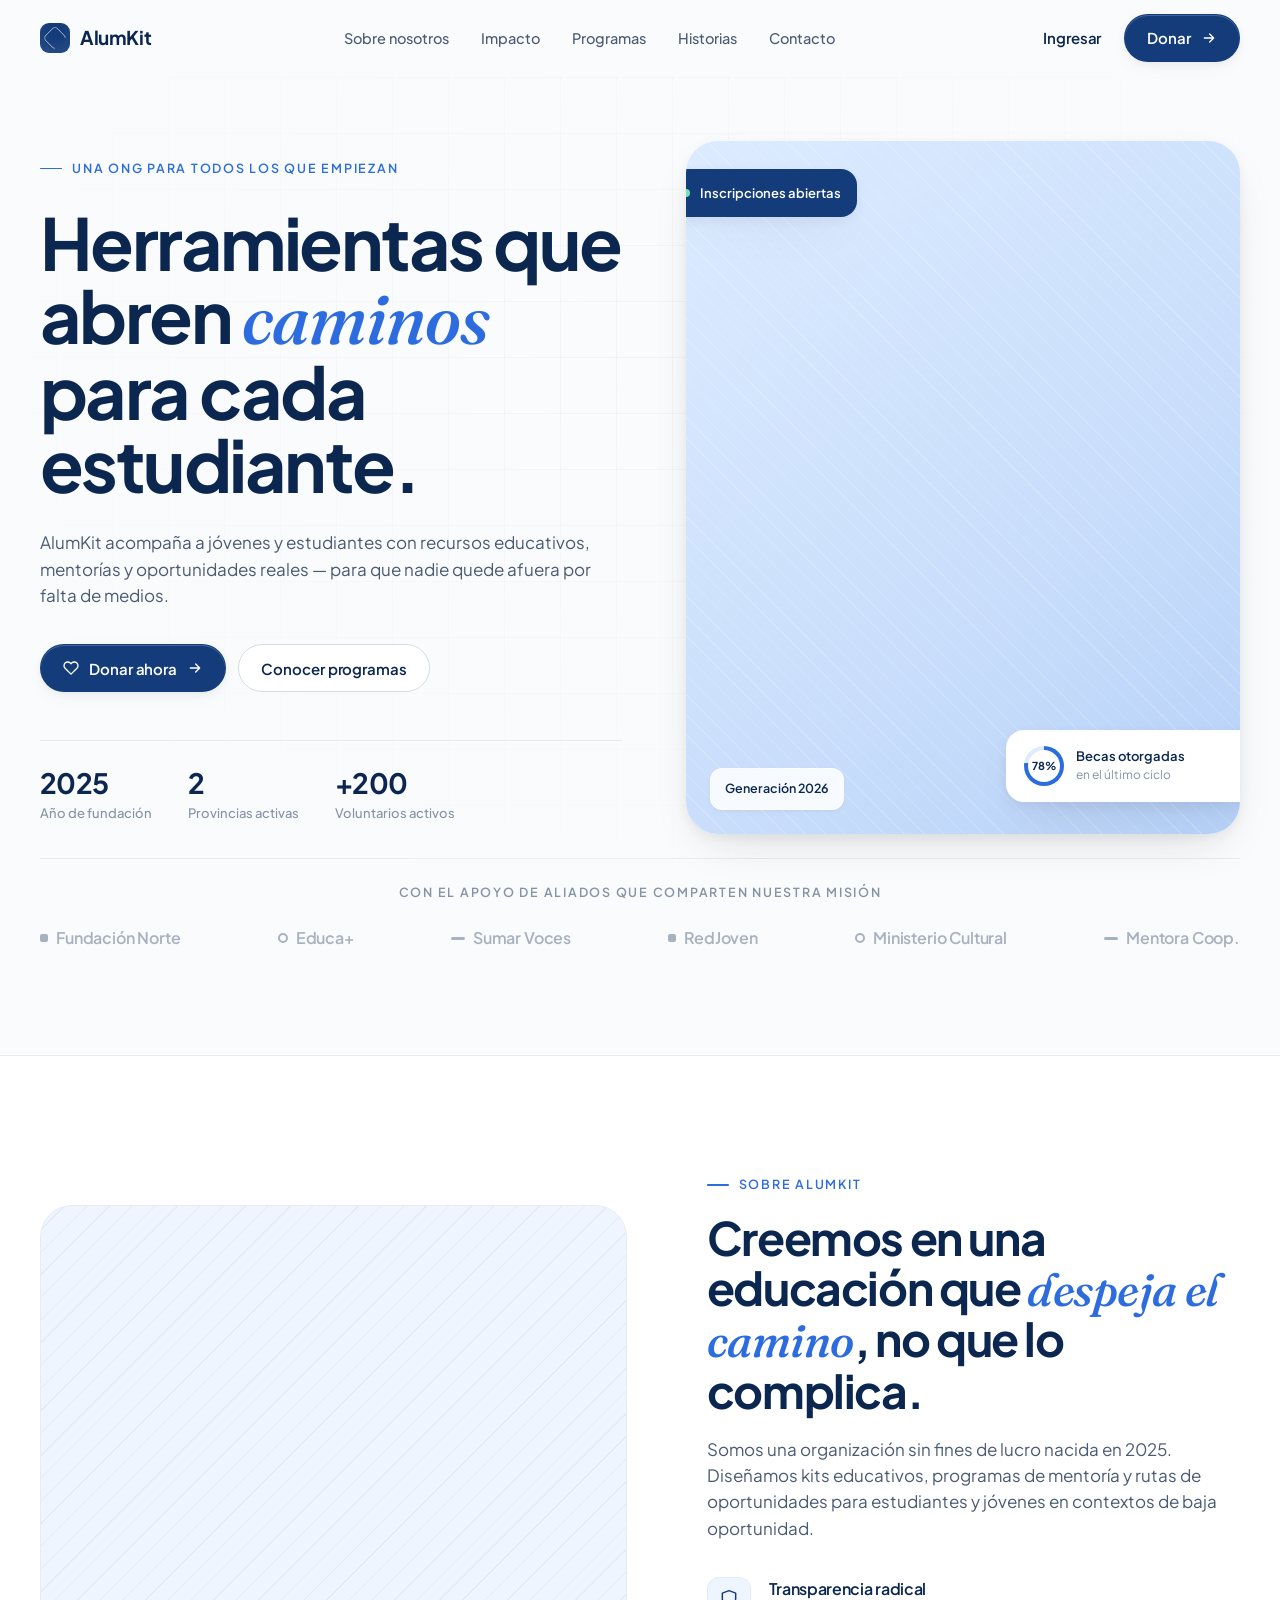
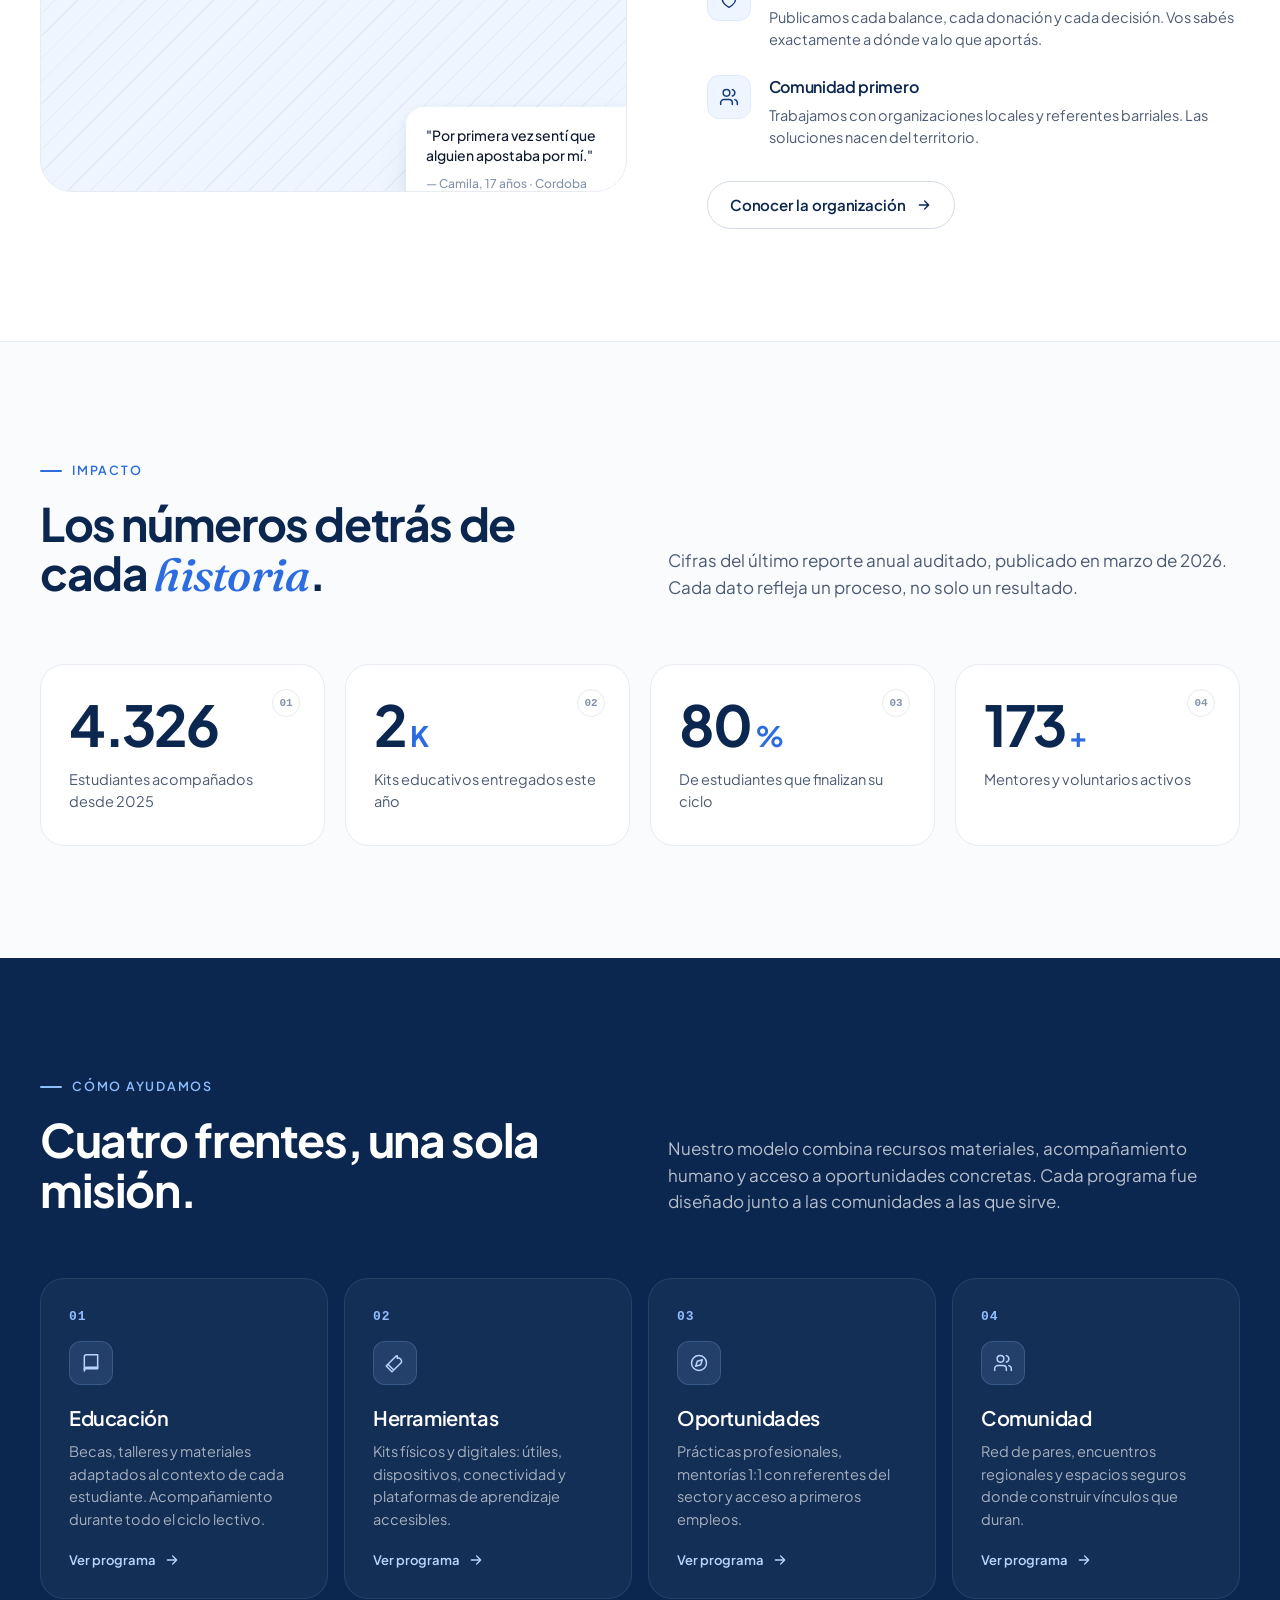
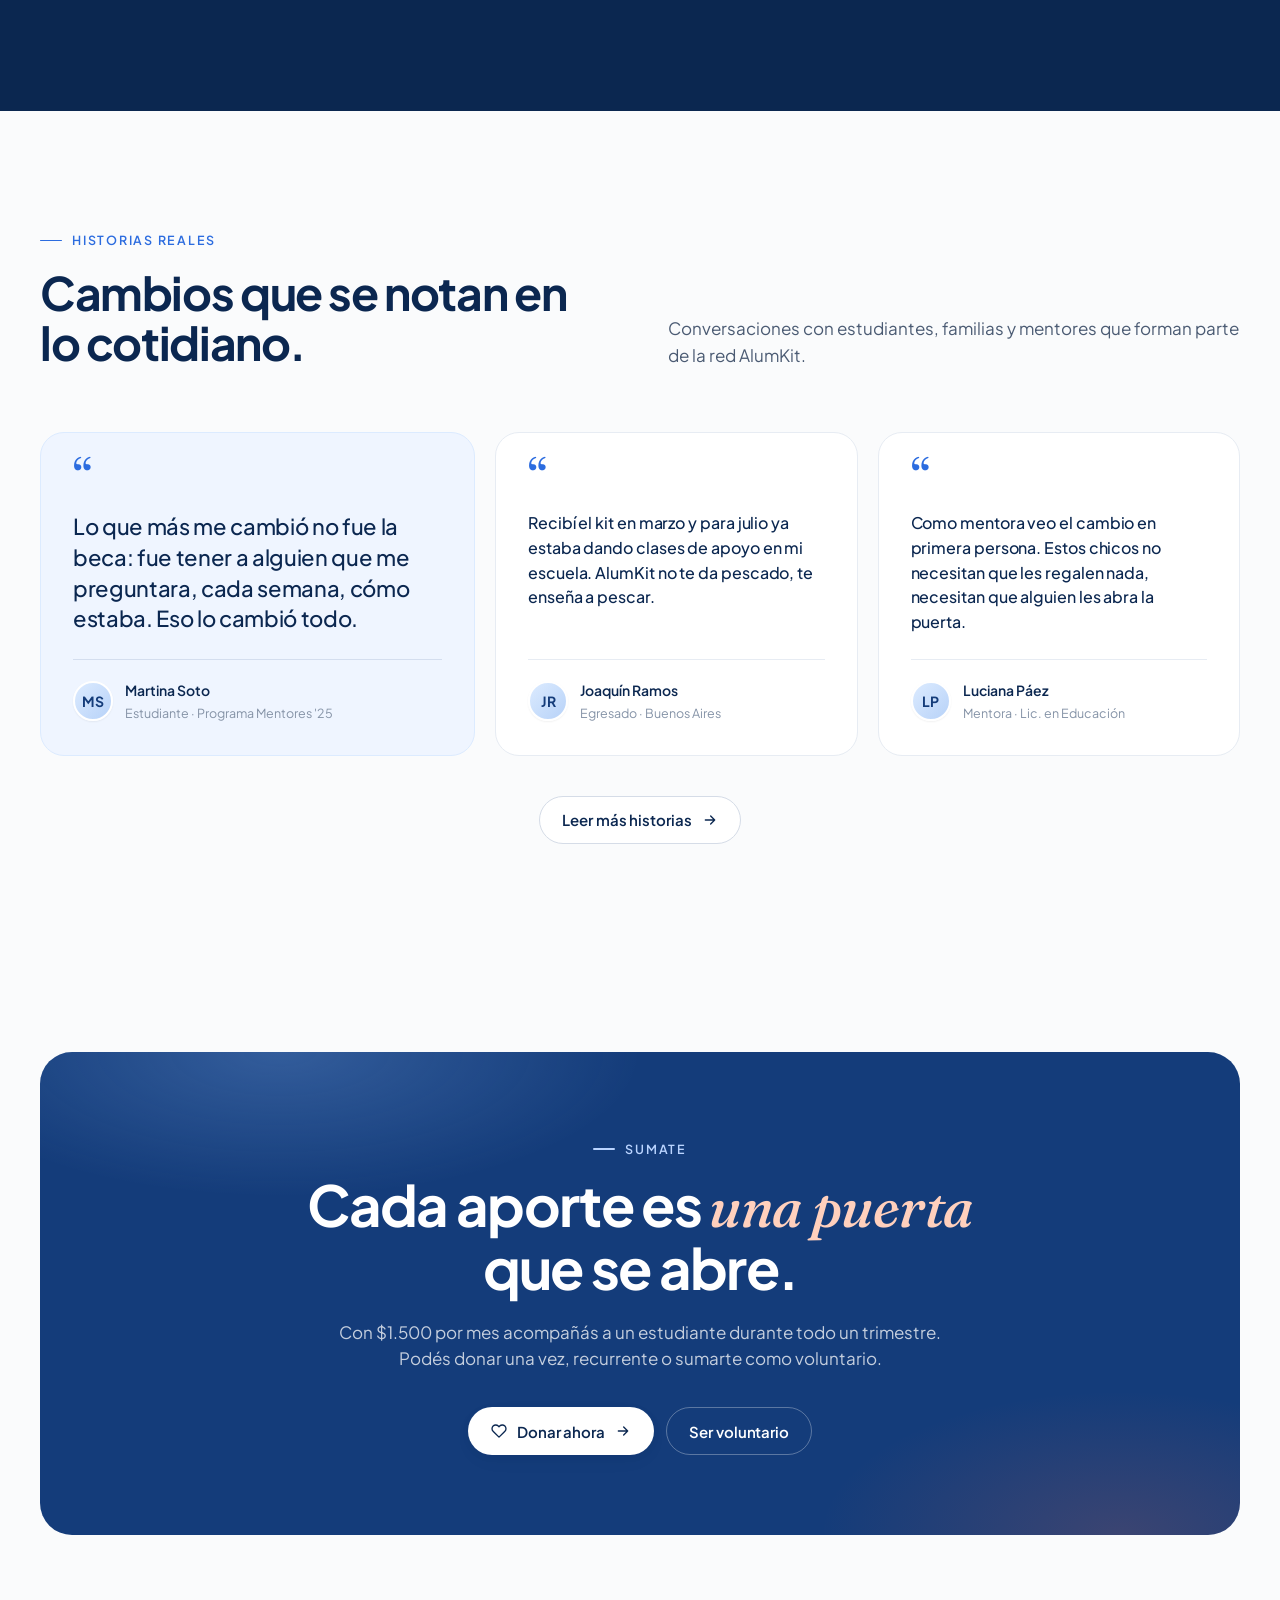
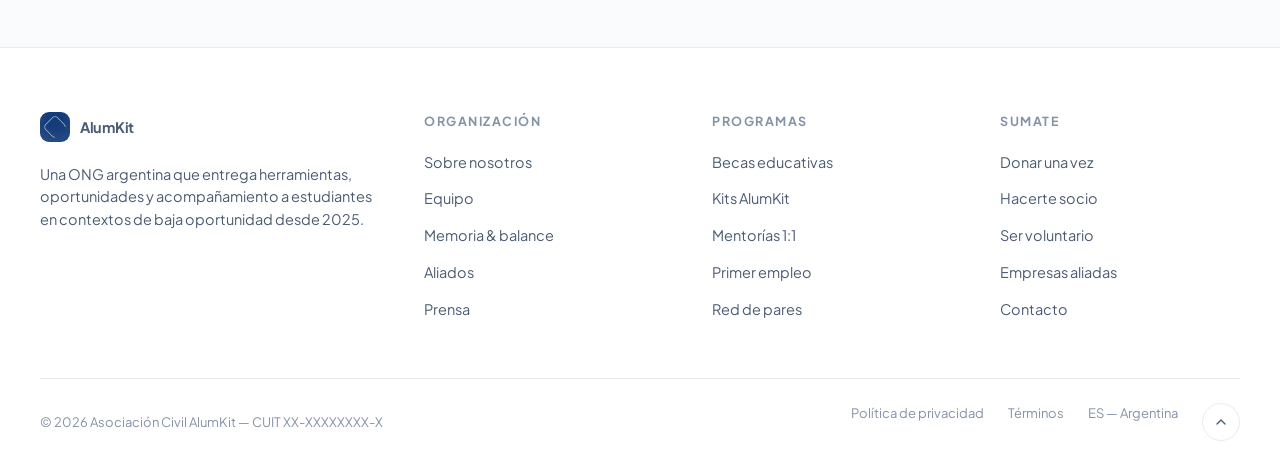
==== commit 64af55b1: "actualizacion 2" ====
--- a/index.html
+++ b/index.html
@@ -34,7 +34,7 @@
   </div>
 </nav>
 
-<!-- MOBILE MENU -->
+<!-- MENU RESPONSIVE -->
 <div class="mobile-menu">
   <div class="mobile-menu-panel">
     <div class="mobile-menu-head">
@@ -106,7 +106,7 @@
   </div>
 </section>
 
-<!-- ABOUT -->
+<!-- SOBRE NOSOTROS -->
 <section class="section surface" data-screen-label="02 Sobre AlumKit">
   <div class="container">
     <div class="about-grid">
--- a/global.css
+++ b/global.css
@@ -1,8 +1,3 @@
-/* ============================================================
-   AlumKit — global.css
-   Sitio multipágina · ONG educativa (diseño original)
-   ============================================================ */
-
 @import url('https://fonts.googleapis.com/css2?family=Plus+Jakarta+Sans:wght@400;500;600;700;800&family=Fraunces:opsz,wght@9..144,400;9..144,500;9..144,600&family=Inter:wght@400;500;600;700&family=Manrope:wght@400;500;600;700;800&family=DM+Sans:wght@400;500;700&display=swap');
 
 :root {
@@ -58,7 +53,6 @@
   margin-inline: auto;
 }
 
-/* —— Type ramp —— */
 .eyebrow {
   font-size: 12.5px;
   font-weight: 600;
@@ -90,7 +84,7 @@
   letter-spacing: -0.01em;
 }
 
-/* —— Buttons —— */
+/* —— Botones —— */
 .btn {
   display: inline-flex;
   align-items: center;
@@ -128,7 +122,6 @@
 .btn .arrow { transition: transform .2s ease; }
 .btn:hover .arrow { transform: translateX(3px); }
 
-/* —— Reveal on scroll —— */
 .reveal { opacity: 0; transform: translateY(14px); transition: opacity .8s cubic-bezier(.2,.65,.2,1), transform .8s cubic-bezier(.2,.65,.2,1); }
 .reveal.in { opacity: 1; transform: none; }
 .reveal[data-delay="1"] { transition-delay: .08s; }
@@ -202,7 +195,7 @@
 }
 .nav-burger svg { width: 22px; height: 22px; }
 
-/* mobile menu */
+/* menu responsive  */
 .mobile-menu {
   display: none;
   position: fixed;
@@ -255,7 +248,7 @@
   .mobile-menu { display: block; }
 }
 
-/* —— Hero (home) —— */
+/* —— Hero —— */
 .hero {
   padding: 64px 0 96px;
   position: relative;
@@ -392,7 +385,7 @@
   100% { box-shadow: 0 0 0 0 rgba(110,231,183,0); }
 }
 
-/* —— Interior page hero —— */
+/* —— hero —— */
 .page-hero {
   position: relative;
   overflow: hidden;
@@ -419,7 +412,7 @@
 }
 @media (max-width: 900px) { .page-hero-grid { grid-template-columns: 1fr; gap: 28px; } }
 
-/* —— Logos strip —— */
+/* —— Logos —— */
 .logos {
   padding: 24px 0 8px;
   border-top: 1px solid var(--c-border);
@@ -454,7 +447,7 @@
 .logo-chip .circ { width: 10px; height: 10px; border-radius: 50%; border: 2px solid currentColor; }
 .logo-chip .bar { width: 14px; height: 3px; background: currentColor; border-radius: 2px; }
 
-/* —— Section base —— */
+
 .section { padding: 112px 0; }
 .section-sm { padding: 80px 0; }
 @media (max-width: 760px) { .section { padding: 72px 0; } .section-sm { padding: 56px 0; } }
@@ -470,7 +463,7 @@
 }
 .surface { background: var(--c-surface); border-top: 1px solid var(--c-border); border-bottom: 1px solid var(--c-border); }
 
-/* —— About —— */
+/* —— sobre nos—— */
 .about-grid {
   display: grid;
   grid-template-columns: 1.1fr 1fr;
@@ -534,7 +527,7 @@
 .point h4 { font-size: 16px; font-weight: 600; color: var(--c-primary-ink); margin-bottom: 4px; }
 .point p { font-size: 14.5px; color: var(--c-ink-soft); line-height: 1.55; }
 
-/* —— Values grid (about page) —— */
+/* —— valores grilla —— */
 .values-grid {
   display: grid;
   grid-template-columns: repeat(3, 1fr);
@@ -559,7 +552,7 @@
 .value-card h3 { font-size: 19px; margin-bottom: 10px; }
 .value-card p { font-size: 14.5px; line-height: 1.55; }
 
-/* —— Timeline (about page) —— */
+/* —— linea de tiempo —— */
 .timeline { display: grid; gap: 0; margin-top: 8px; }
 .tl-item {
   display: grid;
@@ -583,7 +576,7 @@
   .tl-item { grid-template-columns: 1fr; gap: 8px; }
 }
 
-/* —— Team grid (about page) —— */
+/* —— equipo grilla —— */
 .team-grid {
   display: grid;
   grid-template-columns: repeat(4, 1fr);
@@ -603,7 +596,7 @@
 .team-card .name { margin-top: 16px; font-size: 16px; font-weight: 600; color: var(--c-primary-ink); }
 .team-card .role { font-size: 13.5px; color: var(--c-ink-mute); margin-top: 3px; }
 
-/* —— Impact stats —— */
+/* —— impacto estadistica —— */
 .stats {
   display: grid;
   grid-template-columns: repeat(4, 1fr);
@@ -651,7 +644,7 @@
   font-size: 11px; font-family: ui-monospace, monospace; font-weight: 600;
 }
 
-/* —— Impact: breakdown bars —— */
+/* —— Impacto: barra */
 .breakdown { display: grid; gap: 22px; margin-top: 8px; }
 .bar-row { display: grid; gap: 10px; }
 .bar-row .bar-top { display: flex; justify-content: space-between; align-items: baseline; }
@@ -666,7 +659,7 @@
   transition: width 1.4s cubic-bezier(.2,.7,.2,1);
 }
 
-/* —— How we help cards —— */
+/* —— tarjetas —— */
 .help { background: var(--c-primary-ink); color: white; }
 .help h2 { color: white; }
 .help .lede { color: rgba(255,255,255,.7); }
@@ -723,7 +716,7 @@
 .help-card .more svg { width: 16px; height: 16px; }
 .help-card:hover .more { gap: 12px; color: white; }
 
-/* —— Program detail (programas page) —— */
+/* —— Programa detalle —— */
 .program-row {
   display: grid;
   grid-template-columns: 1fr 1fr;
@@ -769,7 +762,7 @@
 }
 .feature-item .tick svg { width: 13px; height: 13px; }
 
-/* —— Testimonials —— */
+/* —— Testimonios—— */
 .t-grid {
   display: grid;
   grid-template-columns: 1.2fr 1fr 1fr;
@@ -835,7 +828,7 @@
 .who-name { font-size: 14px; font-weight: 600; color: var(--c-primary-ink); }
 .who-role { font-size: 12.5px; color: var(--c-ink-mute); margin-top: 2px; }
 
-/* —— Story feature (historias page) —— */
+/* —— historia —— */
 .avatar {
   width: 40px; height: 40px;
   border-radius: 50%;
@@ -850,8 +843,6 @@
   overflow: hidden; /* recorta la foto al círculo cuando se usa .avatar-img */
 }
 
-/* Avatar con foto real en vez de iniciales.
-   Uso: <img class="avatar avatar-img" src="img/personas/joaquin-ramos.jpg" alt="Joaquín Ramos"> */
 .avatar-img {
   background: none;
   padding: 0;
@@ -890,7 +881,7 @@
   letter-spacing: -0.01em;
 }
 
-/* —— Contact —— */
+/* —— Contacto —— */
 .contact-grid {
   display: grid;
   grid-template-columns: 1fr 1.1fr;
@@ -1070,7 +1061,6 @@
 }
 .foot-bottom .legal { display: flex; gap: 24px; flex-wrap: wrap; }
 
-/* —— Helpers —— */
 .grid-bg {
   position: absolute;
   inset: 0;
@@ -1086,7 +1076,6 @@
 .text-center { text-align: center; }
 .mt-0 { margin-top: 0; }
 
-/* —— Tweaks panel (vanilla) —— */
 .twk-panel {
   position: fixed;
   right: 16px; bottom: 16px;
@@ -1154,10 +1143,8 @@
 .twk-swatch:hover { transform: scale(1.1); }
 .twk-swatch[aria-checked="true"] { border-color: var(--c-ink); }
 
-/* hidden until floating cards toggle */
 .hero-floating-top.is-hidden, .hero-floating-card.is-hidden { display: none; }
 
-/* serif accent off */
 body.no-serif-accent .accent-serif {
   font-family: inherit;
   font-style: normal;
